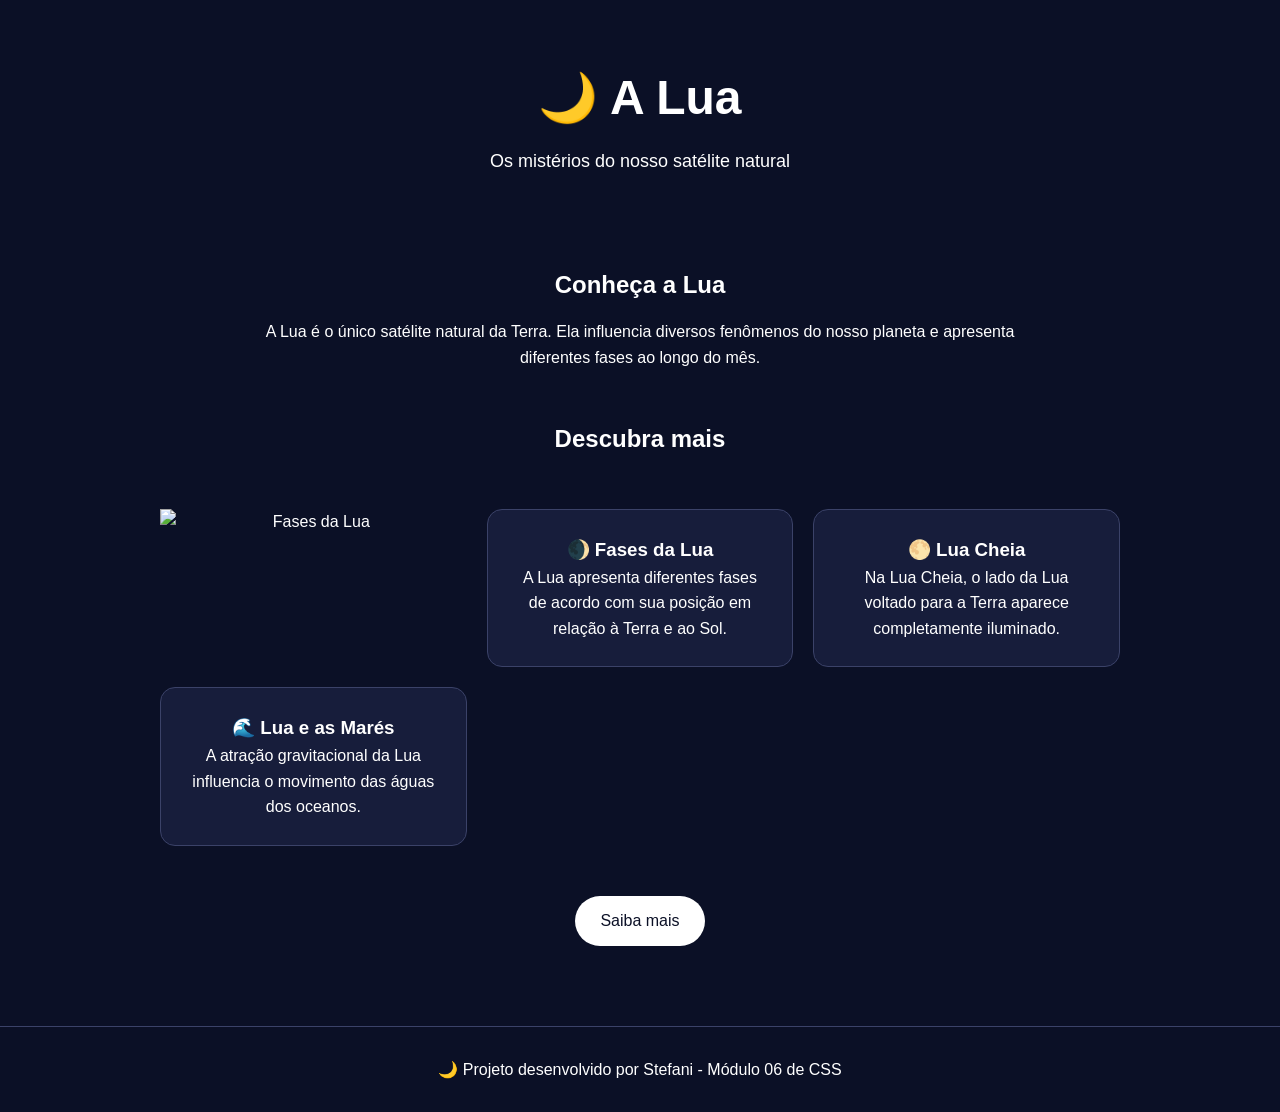
==== Módulo_06/index.html @ eb89361a "update" ====
<!DOCTYPE html>
<html lang="pt-BR">

<head>
    <meta charset="UTF-8">

    <meta name="viewport" content="width=device-width, initial-scale=1.0">

    <title>A Lua</title>

    <link rel="stylesheet" href="style.css">
</head>

<body>

    <!-- CABEÇALHO -->
    <header>
        <h1>🌙 A Lua</h1>
        <p>Os mistérios do nosso satélite natural</p>
    </header>


    <!-- INTRODUÇÃO -->
    <section class="introducao">

        <h2 id="titulo-destaque">Conheça a Lua</h2>

        <p>
            A Lua é o único satélite natural da Terra.
            Ela influencia diversos fenômenos do nosso planeta
            e apresenta diferentes fases ao longo do mês.
        </p>

    </section>


    <!-- CONTEÚDO -->
    <main>

        <h2>Descubra mais</h2>


        <!-- CARDS -->
        <section class="cards">
            <img src="imagens/fases-da-lua.png" alt="Fases da Lua">

            <article class="card">

                <h3>🌒 Fases da Lua</h3>

                <p>
                    A Lua apresenta diferentes fases de acordo
                    com sua posição em relação à Terra e ao Sol.
                </p>

            </article>


            <article class="card">

                <h3>🌕 Lua Cheia</h3>

                <p>
                    Na Lua Cheia, o lado da Lua voltado para a
                    Terra aparece completamente iluminado.
                </p>

            </article>


            <article class="card">

                <h3>🌊 Lua e as Marés</h3>

                <p>
                    A atração gravitacional da Lua influencia
                    o movimento das águas dos oceanos.
                </p>

            </article>

        </section>


        <!-- BOTÃO -->
        <div class="botao-container">

            <a href="#" class="botao">
                Saiba mais
            </a>

        </div>

    </main>


    <!-- RODAPÉ -->
    <footer>

        <p>
            🌙 Projeto desenvolvido por Stefani - Módulo 06 de CSS
        </p>

    </footer>

</body>

</html>
---- Módulo_06/style.css ----
/* RESET */
* {
    margin: 0;
    padding: 0;
    box-sizing: border-box;
}


/* CONFIGURAÇÕES GERAIS */
body {
    font-family: Arial, sans-serif;

    background-color: #0b1026;

    color: white;

    line-height: 1.6;
}


/* CABEÇALHO */
header {
    display: flex;

    flex-direction: column;

    align-items: center;

    justify-content: center;

    text-align: center;

    padding: 60px 20px;
}


header h1 {
    font-size: 48px;

    margin-bottom: 10px;
}


header p {
    font-size: 18px;
}


/* INTRODUÇÃO */
.introducao {
    max-width: 800px;

    margin: 0 auto;

    padding: 30px 20px;

    text-align: center;
}


#titulo-destaque {
    margin-bottom: 15px;
}


/* CONTEÚDO */
main {
    text-align: center;

    padding: 20px;
}


/* GRID DOS CARDS */
.cards {
    display: grid;

    grid-template-columns: repeat(3, 1fr);

    gap: 20px;

    max-width: 1000px;

    margin: 30px auto;

    padding: 20px;
}


/* CARD */
.card {
    background-color: #171d3b;

    padding: 25px;

    border: 1px solid #3b4268;

    border-radius: 15px;

    transition: transform 0.3s ease;
}


/* EFEITO DO CARD */
.card:hover {
    transform: translateY(-5px);
}


/* BOTÃO */
.botao-container {
    text-align: center;

    margin: 30px 0;
}


.botao {
    display: inline-block;

    padding: 12px 25px;

    background-color: white;

    color: #0b1026;

    text-decoration: none;

    border-radius: 25px;

    transition: transform 0.3s ease;
}


/* EFEITO DO BOTÃO */
.botao:hover {
    transform: scale(1.05);
}


/* RODAPÉ */
footer {
    text-align: center;

    padding: 30px 20px;

    margin-top: 30px;

    border-top: 1px solid #3b4268;
}


/* ========================= */
/* TABLET */
/* ========================= */

@media (min-width: 769px) and (max-width: 1023px) {

    .cards {
        grid-template-columns: repeat(2, 1fr);
    }

}


/* ========================= */
/* CELULAR */
/* ========================= */

@media (max-width: 768px) {

    header h1 {
        font-size: 36px;
    }

    header p {
        font-size: 16px;
    }

    .cards {
        grid-template-columns: 1fr;
    }

}
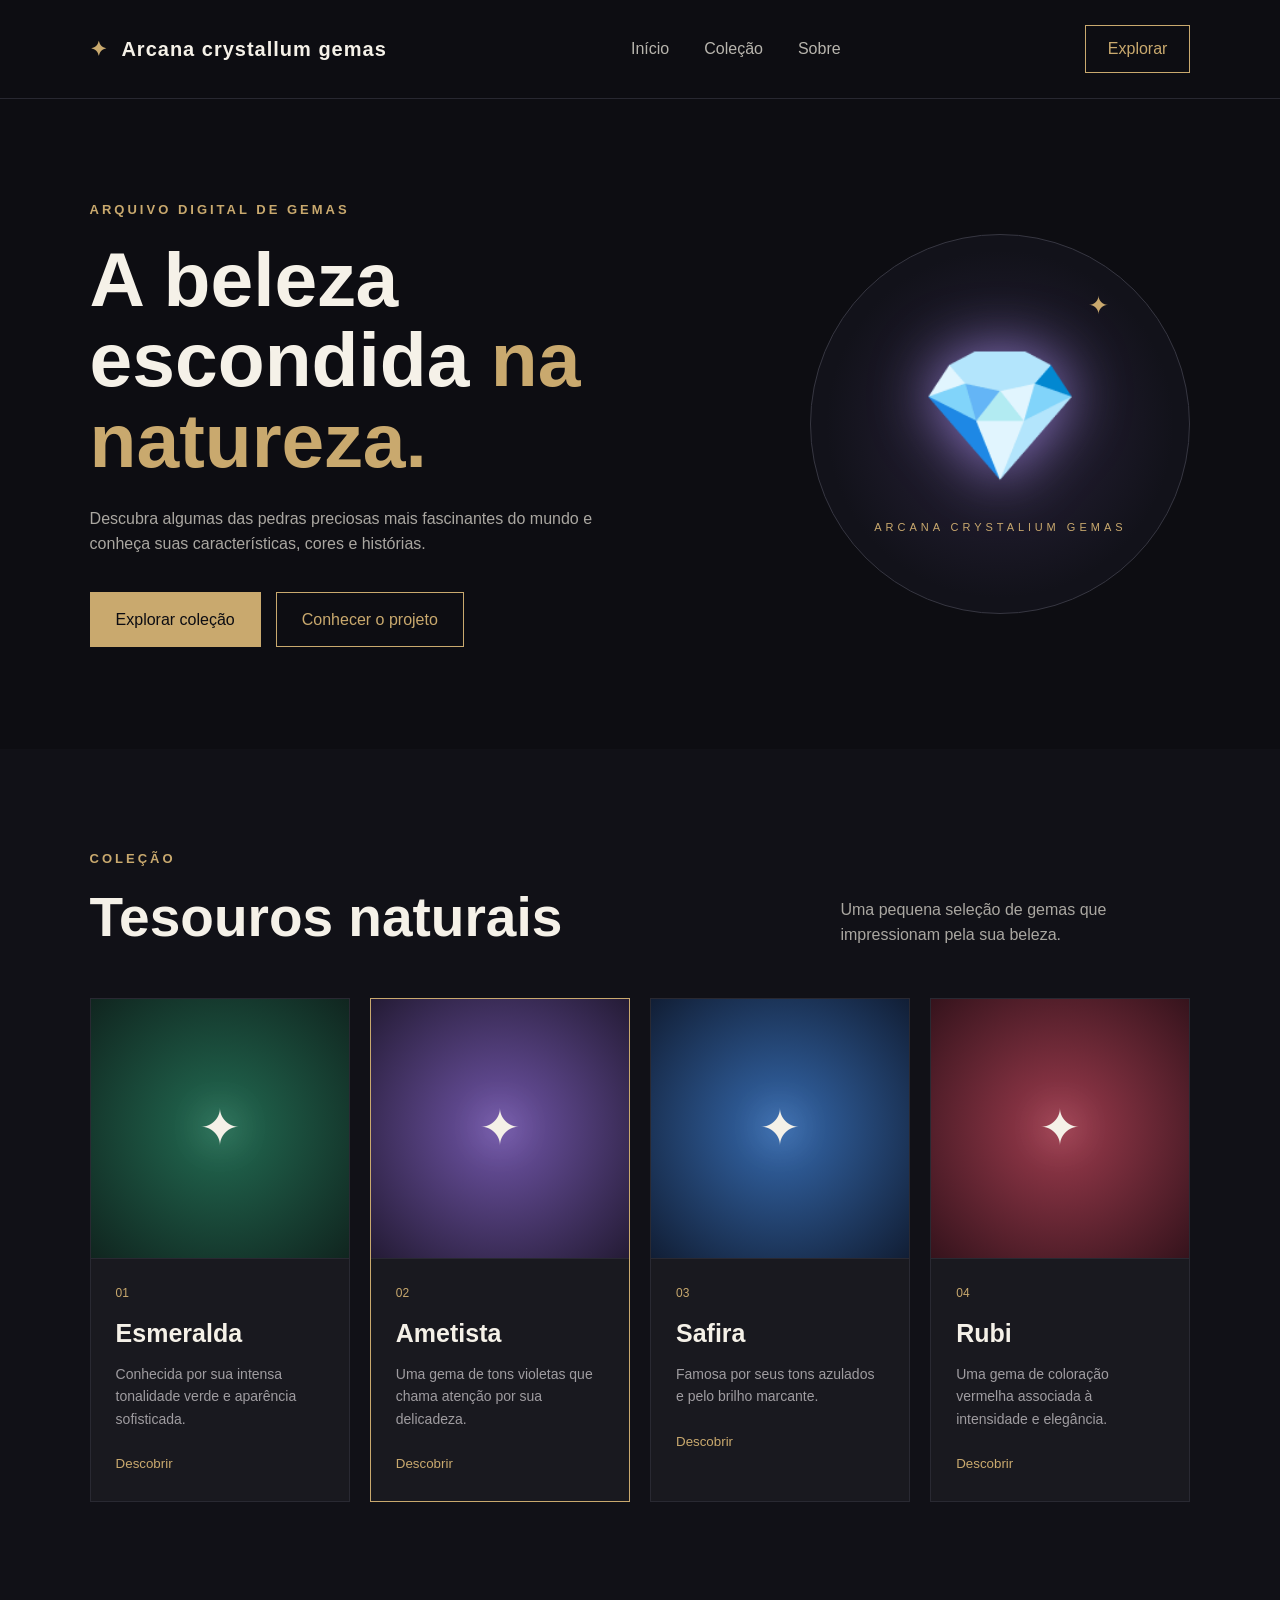
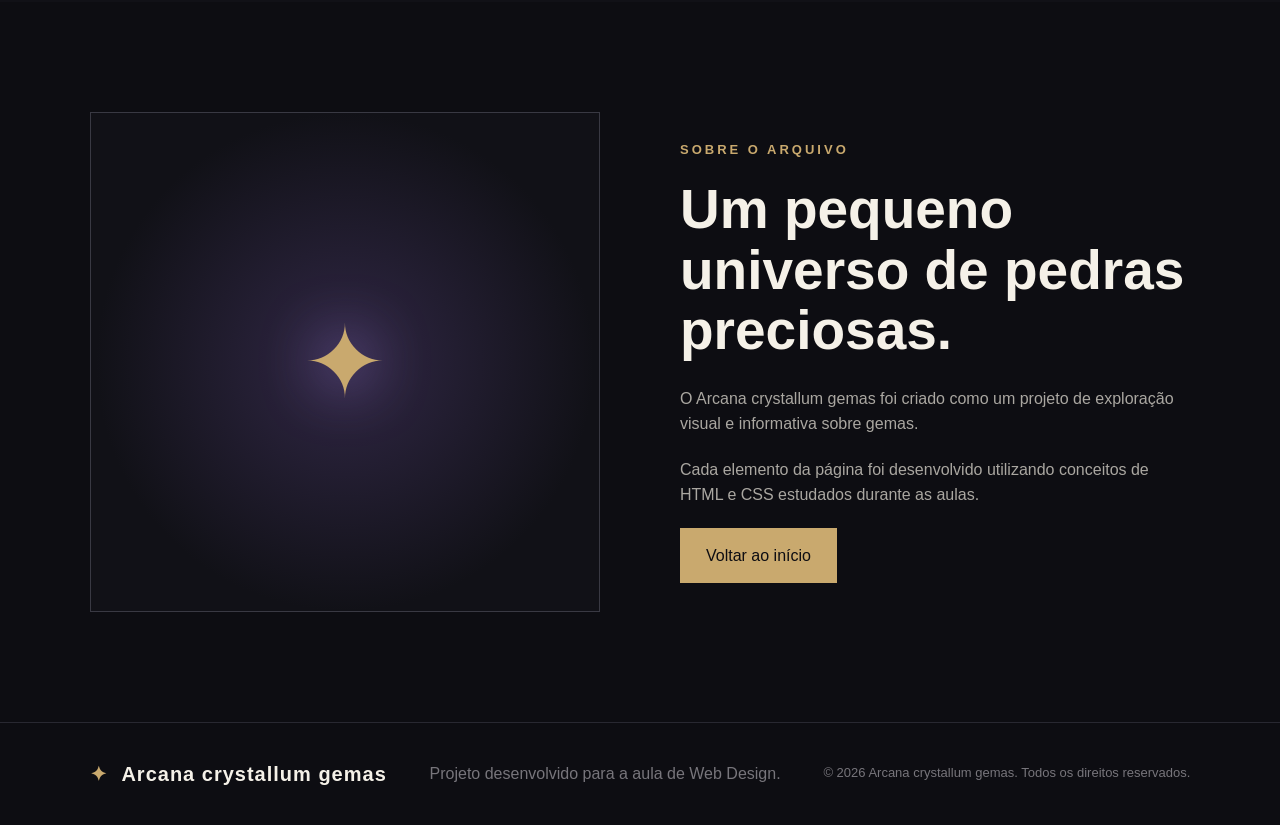
==== commit 9843bef6: "Update EAD =]" ====
--- a/Módulo_06/index.html
+++ b/Módulo_06/index.html
@@ -3,102 +3,271 @@
 
 <head>
     <meta charset="UTF-8">
-
     <meta name="viewport" content="width=device-width, initial-scale=1.0">
 
-    <title>A Lua</title>
-
-    <link rel="stylesheet" href="style.css">
+    <title> Arcana crystallum gemas</title>
+
+    <link rel="stylesheet" href="estilo.css">
 </head>
 
 <body>
 
-    <!-- CABEÇALHO -->
-    <header>
-        <h1>🌙 A Lua</h1>
-        <p>Os mistérios do nosso satélite natural</p>
+    <header id="inicio">
+
+        <nav class="navbar">
+
+            <div class="logo">
+                <span>✦</span>
+                Arcana crystallum gemas
+            </div>
+
+            <ul class="menu">
+                <li><a href="#inicio">Início</a></li>
+                <li><a href="#colecao">Coleção</a></li>
+                <li><a href="#sobre">Sobre</a></li>
+            </ul>
+
+            <a href="#colecao" class="botao-nav">
+                Explorar
+            </a>
+
+        </nav>
+
+        <section class="hero">
+
+            <div class="hero-texto">
+
+                <p class="subtitulo">
+                    ARQUIVO DIGITAL DE GEMAS
+                </p>
+
+                <h1>
+                    A beleza escondida
+                    <span>na natureza.</span>
+                </h1>
+
+                <p class="descricao">
+                    Descubra algumas das pedras preciosas mais fascinantes
+                    do mundo e conheça suas características, cores e histórias.
+                </p>
+
+                <div class="botoes">
+
+                    <a href="#colecao" class="botao-principal">
+                        Explorar coleção
+                    </a>
+
+                    <a href="#sobre" class="botao-secundario">
+                        Conhecer o projeto
+                    </a>
+
+                </div>
+
+            </div>
+
+            <div class="hero-gema">
+
+                <div class="brilho">✦</div>
+
+                <div class="gema">
+                    💎
+                </div>
+
+                <p>ARCANA CRYSTALlUM GEMAS</p>
+
+            </div>
+
+        </section>
+
     </header>
 
 
-    <!-- INTRODUÇÃO -->
-    <section class="introducao">
-
-        <h2 id="titulo-destaque">Conheça a Lua</h2>
+    <main>
+
+        <section id="colecao" class="colecao">
+
+            <div class="titulo-secao">
+
+                <div>
+                    <p class="subtitulo">
+                        COLEÇÃO
+                    </p>
+
+                    <h2>
+                        Tesouros naturais
+                    </h2>
+                </div>
+
+                <p>
+                    Uma pequena seleção de gemas
+                    que impressionam pela sua beleza.
+                </p>
+
+            </div>
+
+
+            <div class="grid-gemas">
+
+                <article class="card-gema">
+
+                    <div class="imagem-gema esmeralda">
+                        <span>✦</span>
+                    </div>
+
+                    <div class="conteudo-card">
+
+                        <p class="numero">01</p>
+
+                        <h3>Esmeralda</h3>
+
+                        <p>
+                            Conhecida por sua intensa tonalidade
+                            verde e aparência sofisticada.
+                        </p>
+
+                        <button>
+                            Descobrir
+                        </button>
+
+                    </div>
+
+                </article>
+
+
+                <article class="card-gema destaque">
+
+                    <div class="imagem-gema ametista">
+                        <span>✦</span>
+                    </div>
+
+                    <div class="conteudo-card">
+
+                        <p class="numero">02</p>
+
+                        <h3>Ametista</h3>
+
+                        <p>
+                            Uma gema de tons violetas que
+                            chama atenção por sua delicadeza.
+                        </p>
+
+                        <button>
+                            Descobrir
+                        </button>
+
+                    </div>
+
+                </article>
+
+
+                <article class="card-gema">
+
+                    <div class="imagem-gema safira">
+                        <span>✦</span>
+                    </div>
+
+                    <div class="conteudo-card">
+
+                        <p class="numero">03</p>
+
+                        <h3>Safira</h3>
+
+                        <p>
+                            Famosa por seus tons azulados
+                            e pelo brilho marcante.
+                        </p>
+
+                        <button>
+                            Descobrir
+                        </button>
+
+                    </div>
+
+                </article>
+
+
+                <article class="card-gema">
+
+                    <div class="imagem-gema rubi">
+                        <span>✦</span>
+                    </div>
+
+                    <div class="conteudo-card">
+
+                        <p class="numero">04</p>
+
+                        <h3>Rubi</h3>
+
+                        <p>
+                            Uma gema de coloração vermelha
+                            associada à intensidade e elegância.
+                        </p>
+
+                        <button>
+                            Descobrir
+                        </button>
+
+                    </div>
+
+                </article>
+
+            </div>
+
+        </section>
+
+
+        <section id="sobre" class="sobre">
+
+            <div class="sobre-imagem">
+                <div class="simbolo">✦</div>
+            </div>
+
+            <div class="sobre-texto">
+
+                <p class="subtitulo">
+                    SOBRE O ARQUIVO
+                </p>
+
+                <h2>
+                    Um pequeno universo
+                    de pedras preciosas.
+                </h2>
+
+                <p>
+                    O Arcana crystallum gemas foi criado como um projeto
+                    de exploração visual e informativa sobre gemas.
+                </p>
+
+                <p>
+                    Cada elemento da página foi desenvolvido
+                    utilizando conceitos de HTML e CSS estudados
+                    durante as aulas.
+                </p>
+
+                <a href="#inicio" class="botao-principal">
+                    Voltar ao início
+                </a>
+
+            </div>
+
+        </section>
+
+    </main>
+
+
+    <footer>
+
+        <div class="logo">
+            <span>✦</span>
+            Arcana crystallum gemas
+        </div>
 
         <p>
-            A Lua é o único satélite natural da Terra.
-            Ela influencia diversos fenômenos do nosso planeta
-            e apresenta diferentes fases ao longo do mês.
+            Projeto desenvolvido para a aula de Web Design.
         </p>
 
-    </section>
-
-
-    <!-- CONTEÚDO -->
-    <main>
-
-        <h2>Descubra mais</h2>
-
-
-        <!-- CARDS -->
-        <section class="cards">
-            <img src="imagens/fases-da-lua.png" alt="Fases da Lua">
-
-            <article class="card">
-
-                <h3>🌒 Fases da Lua</h3>
-
-                <p>
-                    A Lua apresenta diferentes fases de acordo
-                    com sua posição em relação à Terra e ao Sol.
-                </p>
-
-            </article>
-
-
-            <article class="card">
-
-                <h3>🌕 Lua Cheia</h3>
-
-                <p>
-                    Na Lua Cheia, o lado da Lua voltado para a
-                    Terra aparece completamente iluminado.
-                </p>
-
-            </article>
-
-
-            <article class="card">
-
-                <h3>🌊 Lua e as Marés</h3>
-
-                <p>
-                    A atração gravitacional da Lua influencia
-                    o movimento das águas dos oceanos.
-                </p>
-
-            </article>
-
-        </section>
-
-
-        <!-- BOTÃO -->
-        <div class="botao-container">
-
-            <a href="#" class="botao">
-                Saiba mais
-            </a>
-
-        </div>
-
-    </main>
-
-
-    <!-- RODAPÉ -->
-    <footer>
-
-        <p>
-            🌙 Projeto desenvolvido por Stefani - Módulo 06 de CSS
+        <p class="copyright">
+            © 2026 Arcana crystallum gemas. Todos os direitos reservados.
         </p>
 
     </footer>
--- a/Módulo_06/estilo.css
+++ b/Módulo_06/estilo.css
@@ -0,0 +1,645 @@
+/* =========================================
+   CONFIGURAÇÕES GERAIS
+========================================= */
+
+* {
+    margin: 0;
+    padding: 0;
+    box-sizing: border-box;
+}
+
+html {
+    scroll-behavior: smooth;
+}
+
+body {
+    font-family: Arial, Helvetica, sans-serif;
+    background-color: #0d0d12;
+    color: #f5f1e8;
+    line-height: 1.6;
+}
+
+a {
+    text-decoration: none;
+    color: inherit;
+}
+
+button {
+    font-family: inherit;
+}
+
+
+/* =========================================
+   NAVBAR
+========================================= */
+
+.navbar {
+    width: 100%;
+    padding: 25px 7%;
+
+    display: flex;
+    align-items: center;
+    justify-content: space-between;
+
+    border-bottom: 1px solid #282831;
+}
+
+.logo {
+    font-size: 20px;
+    font-weight: bold;
+    letter-spacing: 1px;
+}
+
+.logo span {
+    color: #c9a96e;
+    margin-right: 8px;
+}
+
+.menu {
+    list-style: none;
+
+    display: flex;
+    gap: 35px;
+}
+
+.menu a {
+    color: #b8b5ae;
+    transition: 0.3s;
+}
+
+.menu a:hover {
+    color: #c9a96e;
+}
+
+.botao-nav {
+    border: 1px solid #c9a96e;
+    padding: 10px 22px;
+
+    color: #c9a96e;
+
+    transition: 0.3s;
+}
+
+.botao-nav:hover {
+    background-color: #c9a96e;
+    color: #0d0d12;
+}
+
+
+/* =========================================
+   HERO
+========================================= */
+
+.hero {
+    min-height: 650px;
+    padding: 80px 7%;
+
+    display: flex;
+    align-items: center;
+    justify-content: space-between;
+    gap: 60px;
+}
+
+.hero-texto {
+    max-width: 650px;
+}
+
+.subtitulo {
+    color: #c9a96e;
+    font-size: 13px;
+    font-weight: bold;
+    letter-spacing: 3px;
+    margin-bottom: 18px;
+}
+
+.hero h1 {
+    font-size: clamp(45px, 6vw, 82px);
+    line-height: 1.05;
+    margin-bottom: 25px;
+}
+
+.hero h1 span {
+    color: #c9a96e;
+}
+
+.descricao {
+    color: #aaa7a1;
+    max-width: 540px;
+    margin-bottom: 35px;
+}
+
+.botoes {
+    display: flex;
+    gap: 15px;
+    flex-wrap: wrap;
+}
+
+.botao-principal,
+.botao-secundario {
+    display: inline-block;
+    padding: 14px 25px;
+
+    border: 1px solid #c9a96e;
+
+    transition: 0.3s;
+}
+
+.botao-principal {
+    background-color: #c9a96e;
+    color: #0d0d12;
+}
+
+.botao-principal:hover {
+    transform: translateY(-4px);
+    background-color: #e0c38a;
+}
+
+.botao-secundario {
+    color: #c9a96e;
+}
+
+.botao-secundario:hover {
+    background-color: #c9a96e;
+    color: #0d0d12;
+}
+
+
+/* =========================================
+   GEMA DO HERO
+========================================= */
+
+.hero-gema {
+    width: 380px;
+    height: 380px;
+
+    border: 1px solid #363641;
+    border-radius: 50%;
+
+    display: flex;
+    flex-direction: column;
+    align-items: center;
+    justify-content: center;
+
+    position: relative;
+
+    background: radial-gradient(
+        circle,
+        #29233b,
+        #12121a 65%
+    );
+}
+
+.hero-gema .gema {
+    font-size: 130px;
+
+    filter: drop-shadow(
+        0 0 30px #8f78c9
+    );
+}
+
+.hero-gema p {
+    color: #c9a96e;
+    letter-spacing: 4px;
+    font-size: 11px;
+}
+
+.brilho {
+    position: absolute;
+    top: 50px;
+    right: 80px;
+
+    color: #c9a96e;
+    font-size: 25px;
+}
+
+
+/* =========================================
+   COLEÇÃO
+========================================= */
+
+.colecao {
+    padding: 100px 7%;
+    background-color: #111117;
+}
+
+.titulo-secao {
+    display: flex;
+    justify-content: space-between;
+    align-items: end;
+
+    margin-bottom: 50px;
+}
+
+.titulo-secao h2,
+.sobre h2 {
+    font-size: clamp(32px, 5vw, 55px);
+    line-height: 1.1;
+}
+
+.titulo-secao > p {
+    max-width: 350px;
+    color: #aaa7a1;
+}
+
+
+/* =========================================
+   GRID
+========================================= */
+
+.grid-gemas {
+    display: grid;
+
+    grid-template-columns:
+        repeat(4, 1fr);
+
+    gap: 20px;
+}
+
+.card-gema {
+    background-color: #19191f;
+
+    border: 1px solid #292932;
+
+    overflow: hidden;
+
+    transition: 0.3s;
+}
+
+.card-gema:hover {
+    transform: translateY(-8px);
+    border-color: #c9a96e;
+}
+
+.card-gema.destaque {
+    border-color: #c9a96e;
+}
+
+
+/* =========================================
+   IMAGENS DAS GEMAS
+========================================= */
+
+.imagem-gema {
+    height: 260px;
+
+    display: flex;
+    align-items: center;
+    justify-content: center;
+
+    font-size: 50px;
+
+    border-bottom: 1px solid #292932;
+}
+
+.imagem-gema span {
+    filter: drop-shadow(
+        0 0 20px rgba(255, 255, 255, 0.5)
+    );
+}
+
+.esmeralda {
+    background:
+        radial-gradient(
+            circle,
+            #226b52,
+            #10251f
+        );
+}
+
+.ametista {
+    background:
+        radial-gradient(
+            circle,
+            #7055a8,
+            #241b35
+        );
+}
+
+.safira {
+    background:
+        radial-gradient(
+            circle,
+            #3569ad,
+            #111e35
+        );
+}
+
+.rubi {
+    background:
+        radial-gradient(
+            circle,
+            #9c3b4d,
+            #35131c
+        );
+}
+
+
+/* =========================================
+   CONTEÚDO DOS CARDS
+========================================= */
+
+.conteudo-card {
+    padding: 25px;
+}
+
+.numero {
+    color: #c9a96e;
+    font-size: 12px;
+    margin-bottom: 10px;
+}
+
+.conteudo-card h3 {
+    font-size: 25px;
+    margin-bottom: 10px;
+}
+
+.conteudo-card > p:not(.numero) {
+    color: #9f9ca0;
+    font-size: 14px;
+
+    margin-bottom: 20px;
+}
+
+.conteudo-card button {
+    background: none;
+    border: none;
+
+    color: #c9a96e;
+
+    cursor: pointer;
+
+    transition: 0.3s;
+}
+
+.conteudo-card button:hover {
+    letter-spacing: 1px;
+}
+
+
+/* =========================================
+   SOBRE
+========================================= */
+
+.sobre {
+    padding: 110px 7%;
+
+    display: grid;
+
+    grid-template-columns:
+        1fr 1fr;
+
+    gap: 80px;
+
+    align-items: center;
+}
+
+.sobre-imagem {
+    min-height: 500px;
+
+    border: 1px solid #393943;
+
+    display: flex;
+    align-items: center;
+    justify-content: center;
+
+    background:
+        radial-gradient(
+            circle,
+            #302745,
+            #111117 70%
+        );
+}
+
+.simbolo {
+    font-size: 100px;
+    color: #c9a96e;
+
+    filter: drop-shadow(
+        0 0 30px #8067b2
+    );
+}
+
+.sobre-texto {
+    max-width: 550px;
+}
+
+.sobre-texto h2 {
+    margin-bottom: 25px;
+}
+
+.sobre-texto p:not(.subtitulo) {
+    color: #aaa7a1;
+    margin-bottom: 20px;
+}
+
+
+/* =========================================
+   FOOTER
+========================================= */
+
+footer {
+    padding: 35px 7%;
+
+    border-top: 1px solid #282831;
+
+    display: flex;
+    align-items: center;
+    justify-content: space-between;
+
+    gap: 20px;
+
+    color: #77757b;
+}
+
+footer .logo {
+    color: #f5f1e8;
+}
+
+.copyright {
+    font-size: 13px;
+}
+
+
+/* =========================================
+   TABLET
+========================================= */
+
+@media (max-width: 1000px) {
+
+    .hero {
+        padding-top: 60px;
+        padding-bottom: 60px;
+    }
+
+    .hero-gema {
+        width: 300px;
+        height: 300px;
+    }
+
+    .hero-gema .gema {
+        font-size: 100px;
+    }
+
+    .grid-gemas {
+        grid-template-columns:
+            repeat(2, 1fr);
+    }
+
+    .sobre {
+        gap: 45px;
+    }
+
+}
+
+
+/* =========================================
+   CELULAR
+========================================= */
+
+@media (max-width: 700px) {
+
+    .navbar {
+        padding: 20px 6%;
+
+        flex-wrap: wrap;
+        gap: 20px;
+    }
+
+    .menu {
+        order: 3;
+
+        width: 100%;
+
+        justify-content: center;
+
+        gap: 20px;
+
+        font-size: 14px;
+    }
+
+    .botao-nav {
+        padding: 8px 15px;
+        font-size: 13px;
+    }
+
+
+    /* HERO */
+
+    .hero {
+        min-height: auto;
+
+        padding: 70px 6%;
+
+        flex-direction: column;
+
+        text-align: center;
+    }
+
+    .hero h1 {
+        font-size: 48px;
+    }
+
+    .descricao {
+        margin-left: auto;
+        margin-right: auto;
+    }
+
+    .botoes {
+        justify-content: center;
+    }
+
+    .hero-gema {
+        width: 280px;
+        height: 280px;
+    }
+
+
+    /* COLEÇÃO */
+
+    .colecao {
+        padding: 75px 6%;
+    }
+
+    .titulo-secao {
+        flex-direction: column;
+        align-items: flex-start;
+
+        gap: 20px;
+    }
+
+    .grid-gemas {
+        grid-template-columns: 1fr;
+    }
+
+
+    /* SOBRE */
+
+    .sobre {
+        padding: 75px 6%;
+
+        grid-template-columns: 1fr;
+
+        gap: 40px;
+    }
+
+    .sobre-imagem {
+        min-height: 300px;
+    }
+
+    .sobre-texto {
+        text-align: center;
+    }
+
+    .sobre-texto .botao-principal {
+        margin-top: 10px;
+    }
+
+
+    /* FOOTER */
+
+    footer {
+        flex-direction: column;
+        text-align: center;
+    }
+
+}
+
+
+/* =========================================
+   CELULARES PEQUENOS
+========================================= */
+
+@media (max-width: 400px) {
+
+    .logo {
+        font-size: 16px;
+    }
+
+    .menu {
+        gap: 12px;
+    }
+
+    .hero {
+        padding-top: 50px;
+    }
+
+    .hero h1 {
+        font-size: 40px;
+    }
+
+    .hero-gema {
+        width: 240px;
+        height: 240px;
+    }
+
+    .hero-gema .gema {
+        font-size: 80px;
+    }
+
+    .botao-principal,
+    .botao-secundario {
+        width: 100%;
+        text-align: center;
+    }
+
+}
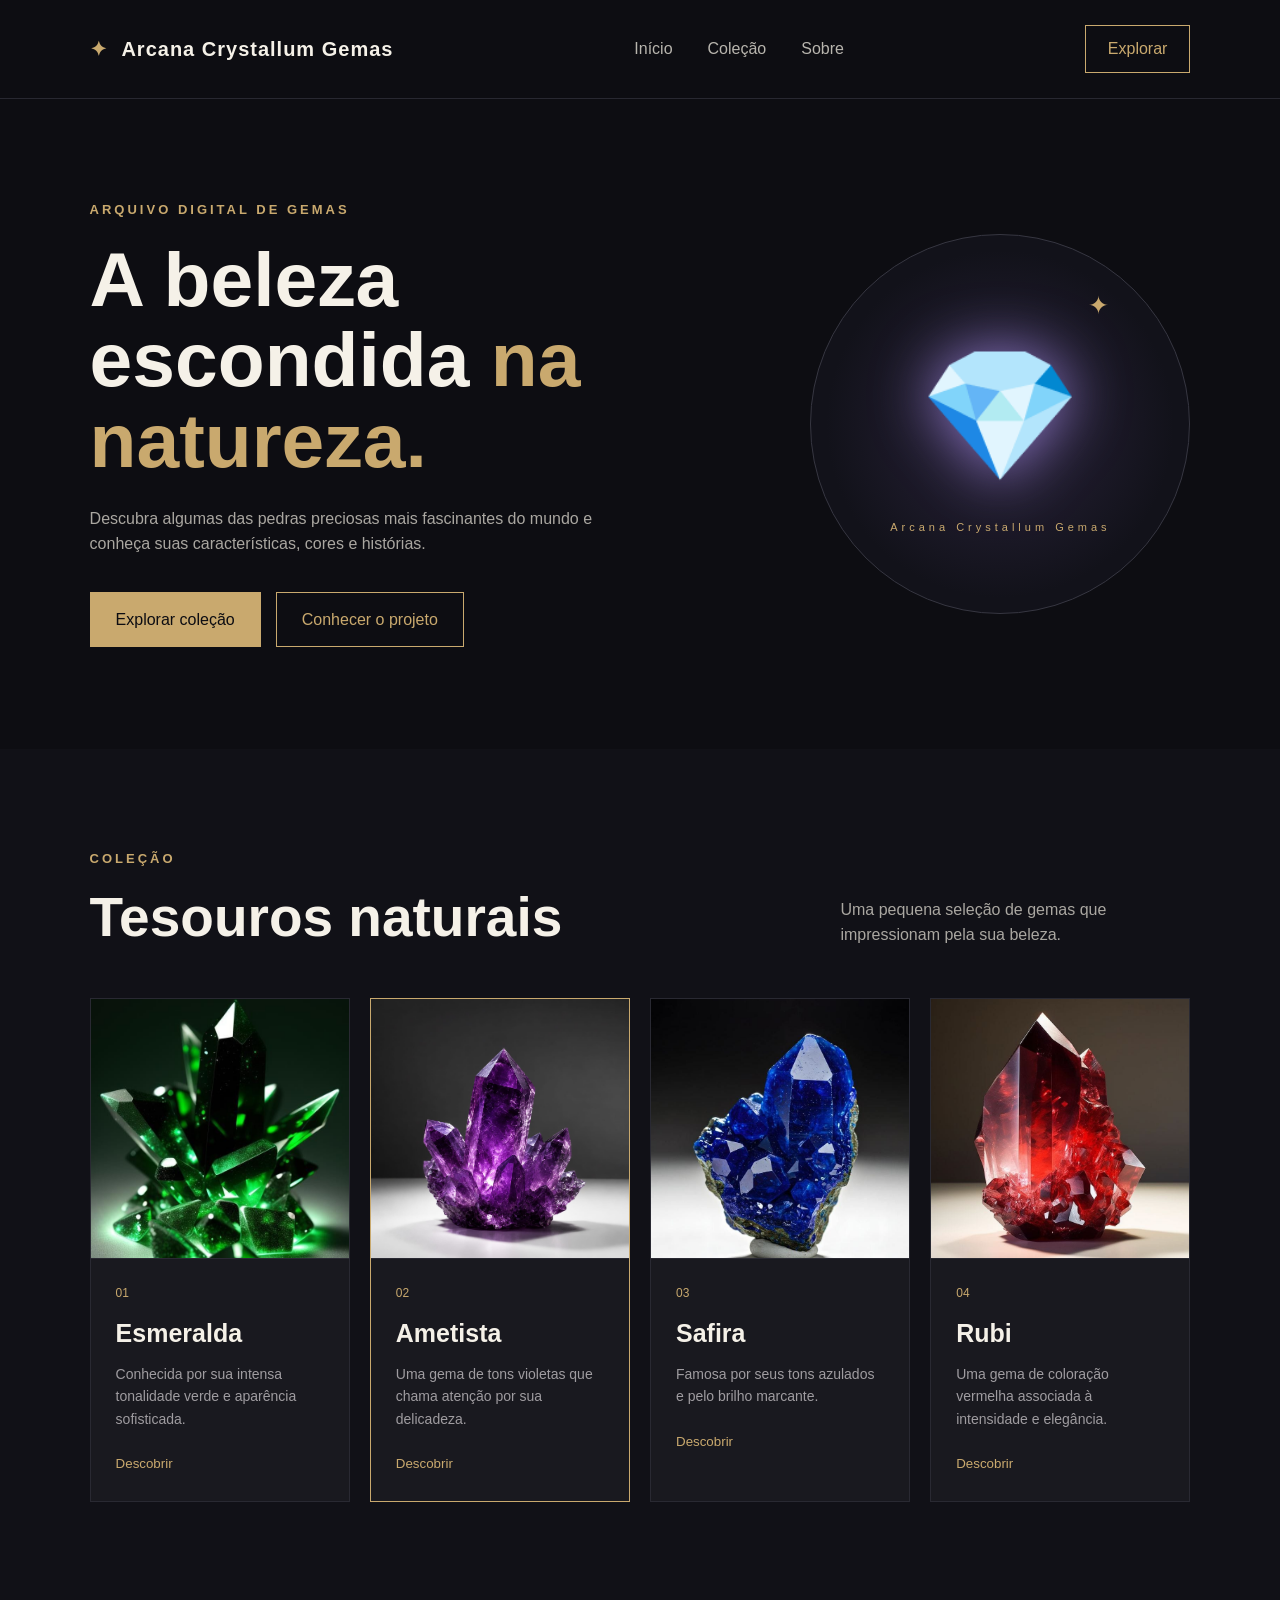
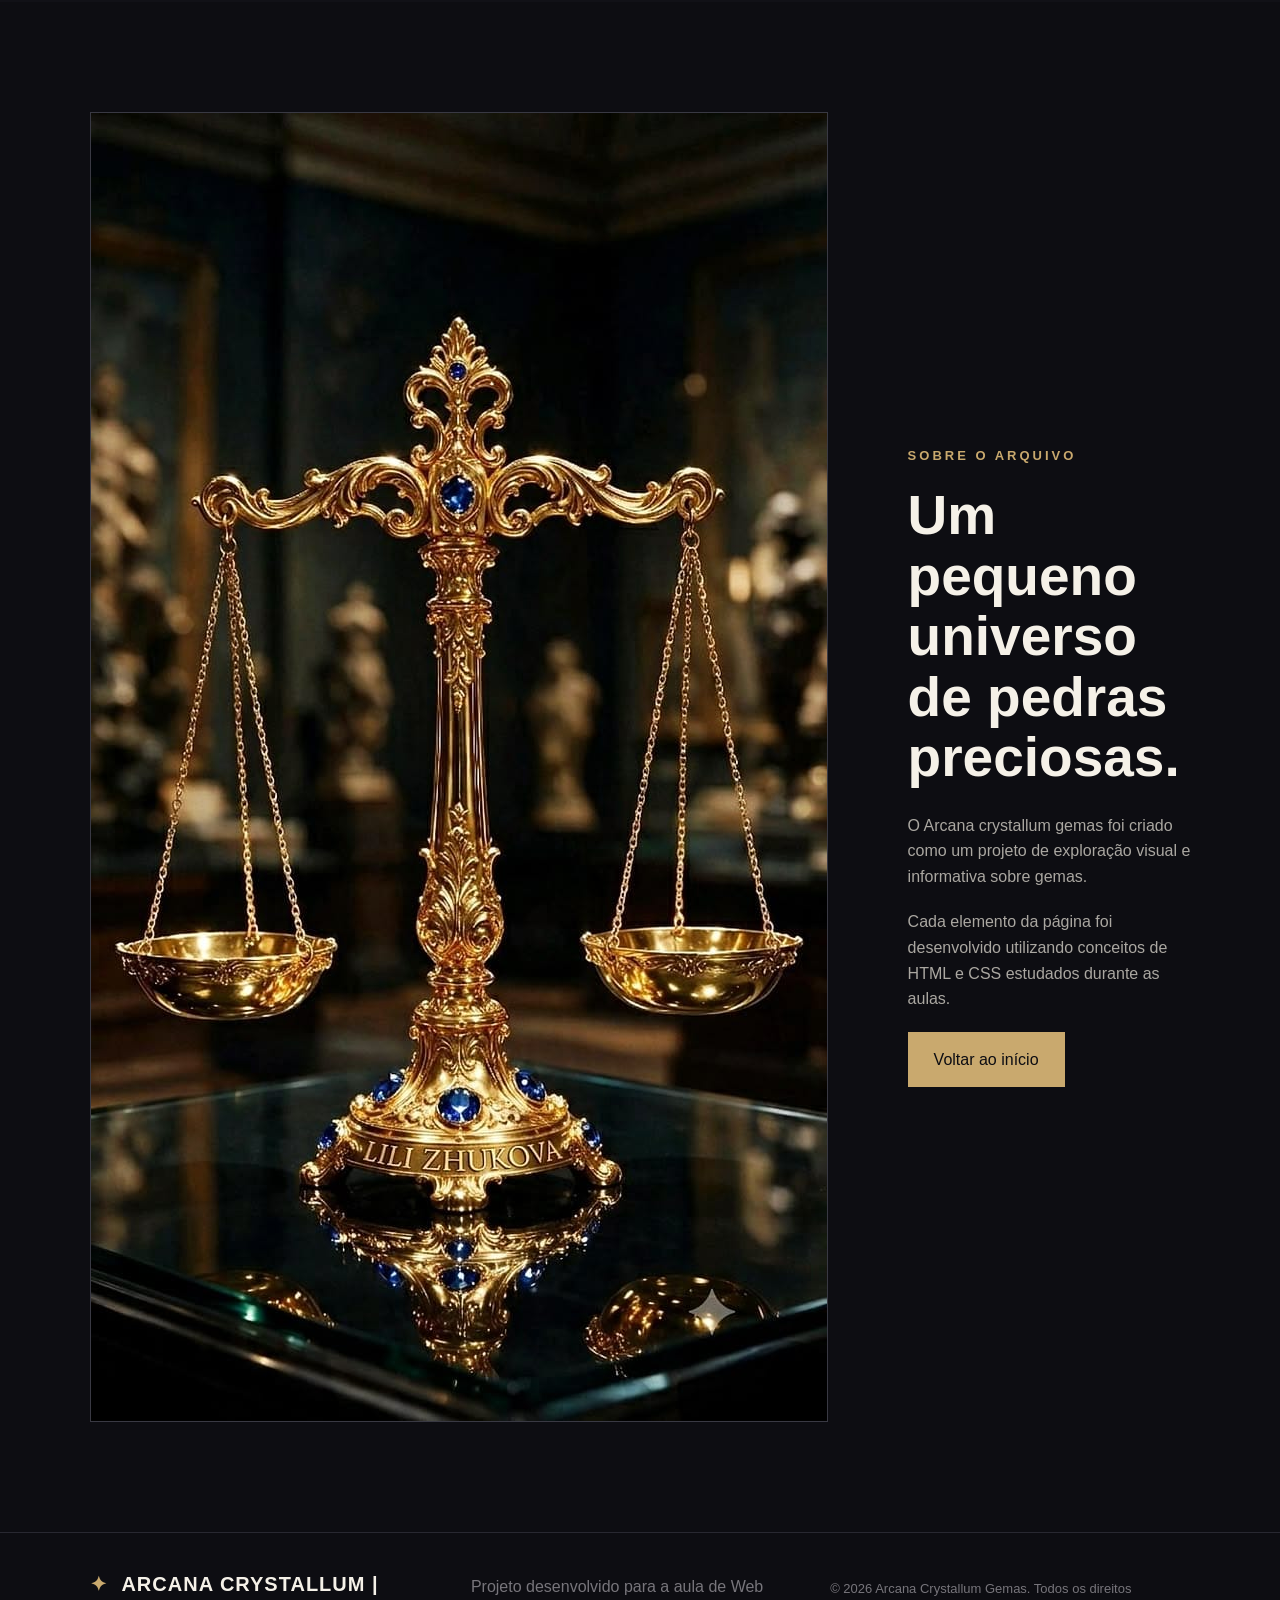
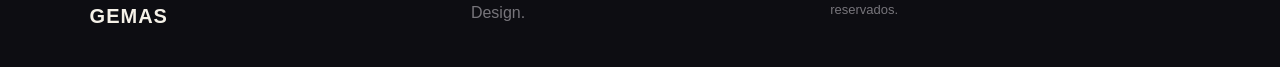
==== commit 4c5051bd: "Reorganize Plataforma" ====
--- a/Módulo_06/index.html
+++ b/Módulo_06/index.html
@@ -5,7 +5,7 @@
     <meta charset="UTF-8">
     <meta name="viewport" content="width=device-width, initial-scale=1.0">
 
-    <title> Arcana crystallum gemas</title>
+    <title> Arcana Crystallum Gemas</title>
 
     <link rel="stylesheet" href="estilo.css">
 </head>
@@ -18,7 +18,7 @@
 
             <div class="logo">
                 <span>✦</span>
-                Arcana crystallum gemas
+                Arcana Crystallum Gemas
             </div>
 
             <ul class="menu">
@@ -73,7 +73,7 @@
                     💎
                 </div>
 
-                <p>ARCANA CRYSTALlUM GEMAS</p>
+                <p>Arcana Crystallum Gemas</p>
 
             </div>
 
@@ -110,10 +110,10 @@
 
                 <article class="card-gema">
 
-                    <div class="imagem-gema esmeralda">
-                        <span>✦</span>
-                    </div>
-
+                    <div class="imagem-gema ESMERALDA">
+                        <img src="imagens/PHOTOESMERALDA.jpeg" alt="Imagem de uma esmeralda">
+                    </div>
+                    
                     <div class="conteudo-card">
 
                         <p class="numero">01</p>
@@ -137,7 +137,7 @@
                 <article class="card-gema destaque">
 
                     <div class="imagem-gema ametista">
-                        <span>✦</span>
+                        <img src="imagens/PHOTOAMETISTA.jpeg" alt="Imagem de uma ametista">
                     </div>
 
                     <div class="conteudo-card">
@@ -163,7 +163,7 @@
                 <article class="card-gema">
 
                     <div class="imagem-gema safira">
-                        <span>✦</span>
+                        <img src="imagens/PHOTOSAFIRA.jpeg" alt="Imagem de uma safira">
                     </div>
 
                     <div class="conteudo-card">
@@ -189,7 +189,7 @@
                 <article class="card-gema">
 
                     <div class="imagem-gema rubi">
-                        <span>✦</span>
+                        <img src="imagens/PHOTORUBI.jpeg" alt="Imagem de um rubi">
                     </div>
 
                     <div class="conteudo-card">
@@ -219,7 +219,7 @@
         <section id="sobre" class="sobre">
 
             <div class="sobre-imagem">
-                <div class="simbolo">✦</div>
+                <img src="imagens/PHOTOARQUIVO.jpeg" alt="Imagem de um arquivo de gemas">
             </div>
 
             <div class="sobre-texto">
@@ -259,7 +259,7 @@
 
         <div class="logo">
             <span>✦</span>
-            Arcana crystallum gemas
+            ARCANA CRYSTALLUM | GEMAS
         </div>
 
         <p>
@@ -267,7 +267,7 @@
         </p>
 
         <p class="copyright">
-            © 2026 Arcana crystallum gemas. Todos os direitos reservados.
+            © 2026 Arcana Crystallum Gemas. Todos os direitos reservados.
         </p>
 
     </footer>
--- a/Módulo_06/estilo.css
+++ b/Módulo_06/estilo.css
@@ -280,22 +280,31 @@
 ========================================= */
 
 .imagem-gema {
+    width: 100%;
     height: 260px;
 
     display: flex;
     align-items: center;
     justify-content: center;
 
-    font-size: 50px;
-
     border-bottom: 1px solid #292932;
-}
-
-.imagem-gema span {
-    filter: drop-shadow(
-        0 0 20px rgba(255, 255, 255, 0.5)
-    );
-}
+
+    overflow: hidden;
+}
+
+.imagem-gema img {
+    width: 100%;
+    height: 100%;
+
+    object-fit: cover;
+
+    display: block;
+}
+
+
+/* =========================================
+   CORES DAS GEMAS
+========================================= */
 
 .esmeralda {
     background:
@@ -571,6 +580,10 @@
         grid-template-columns: 1fr;
     }
 
+    .imagem-gema {
+        height: 260px;
+    }
+
 
     /* SOBRE */
 
@@ -642,4 +655,8 @@
         text-align: center;
     }
 
+    .imagem-gema {
+        height: 230px;
+    }
+
 }
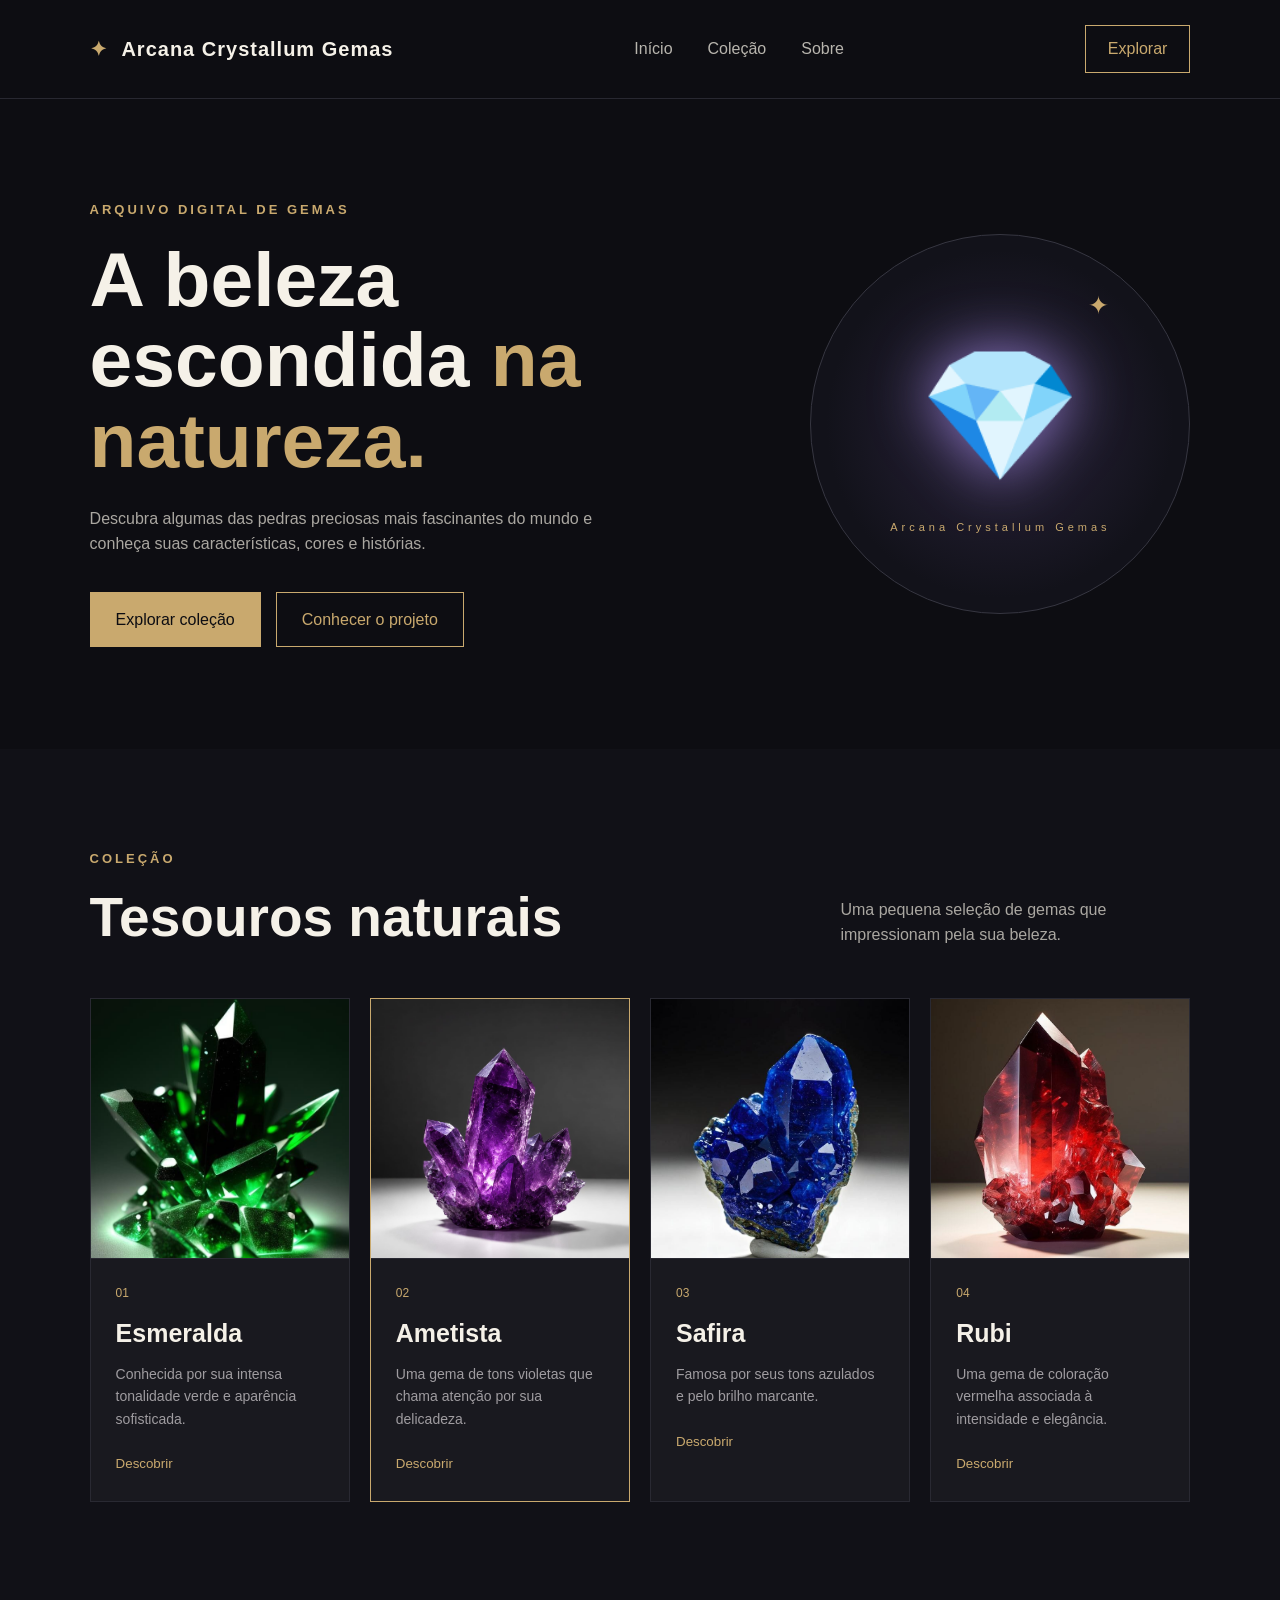
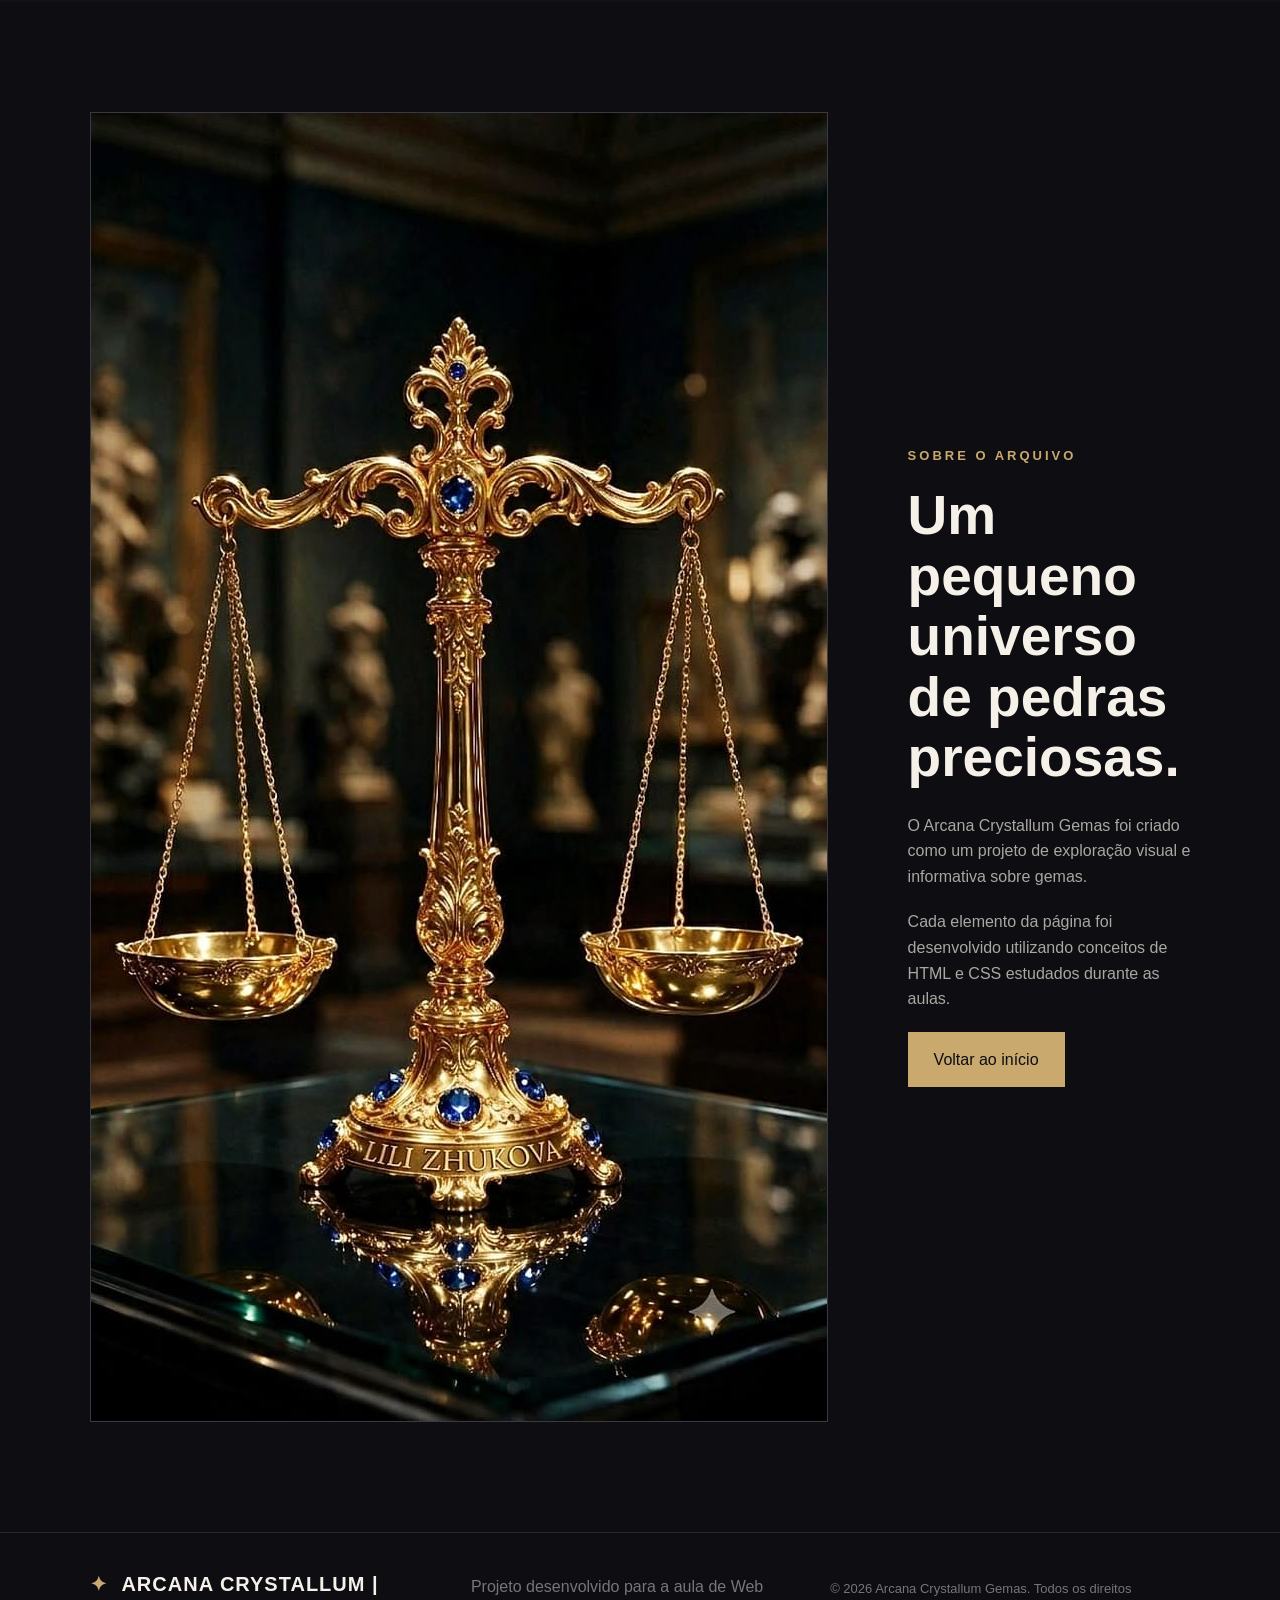
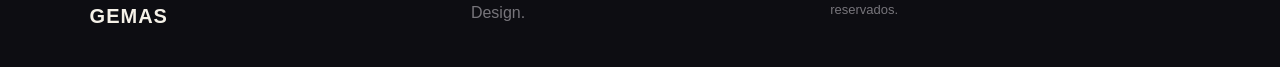
==== commit 34fb757b: "Merge branch 'main' of https://github.com/stestes181-vocacao/Web_design.Portif-lio" ====
--- a/Módulo_06/index.html
+++ b/Módulo_06/index.html
@@ -5,7 +5,7 @@
     <meta charset="UTF-8">
     <meta name="viewport" content="width=device-width, initial-scale=1.0">
 
-    <title> Arcana Crystallum Gemas</title>
+    <title>Arcana Crystallum Gemas</title>
 
     <link rel="stylesheet" href="estilo.css">
 </head>
@@ -110,10 +110,10 @@
 
                 <article class="card-gema">
 
-                    <div class="imagem-gema ESMERALDA">
+                    <div class="imagem-gema esmeralda">
                         <img src="imagens/PHOTOESMERALDA.jpeg" alt="Imagem de uma esmeralda">
                     </div>
-                    
+
                     <div class="conteudo-card">
 
                         <p class="numero">01</p>
@@ -234,7 +234,7 @@
                 </h2>
 
                 <p>
-                    O Arcana crystallum gemas foi criado como um projeto
+                    O Arcana Crystallum Gemas foi criado como um projeto
                     de exploração visual e informativa sobre gemas.
                 </p>
 
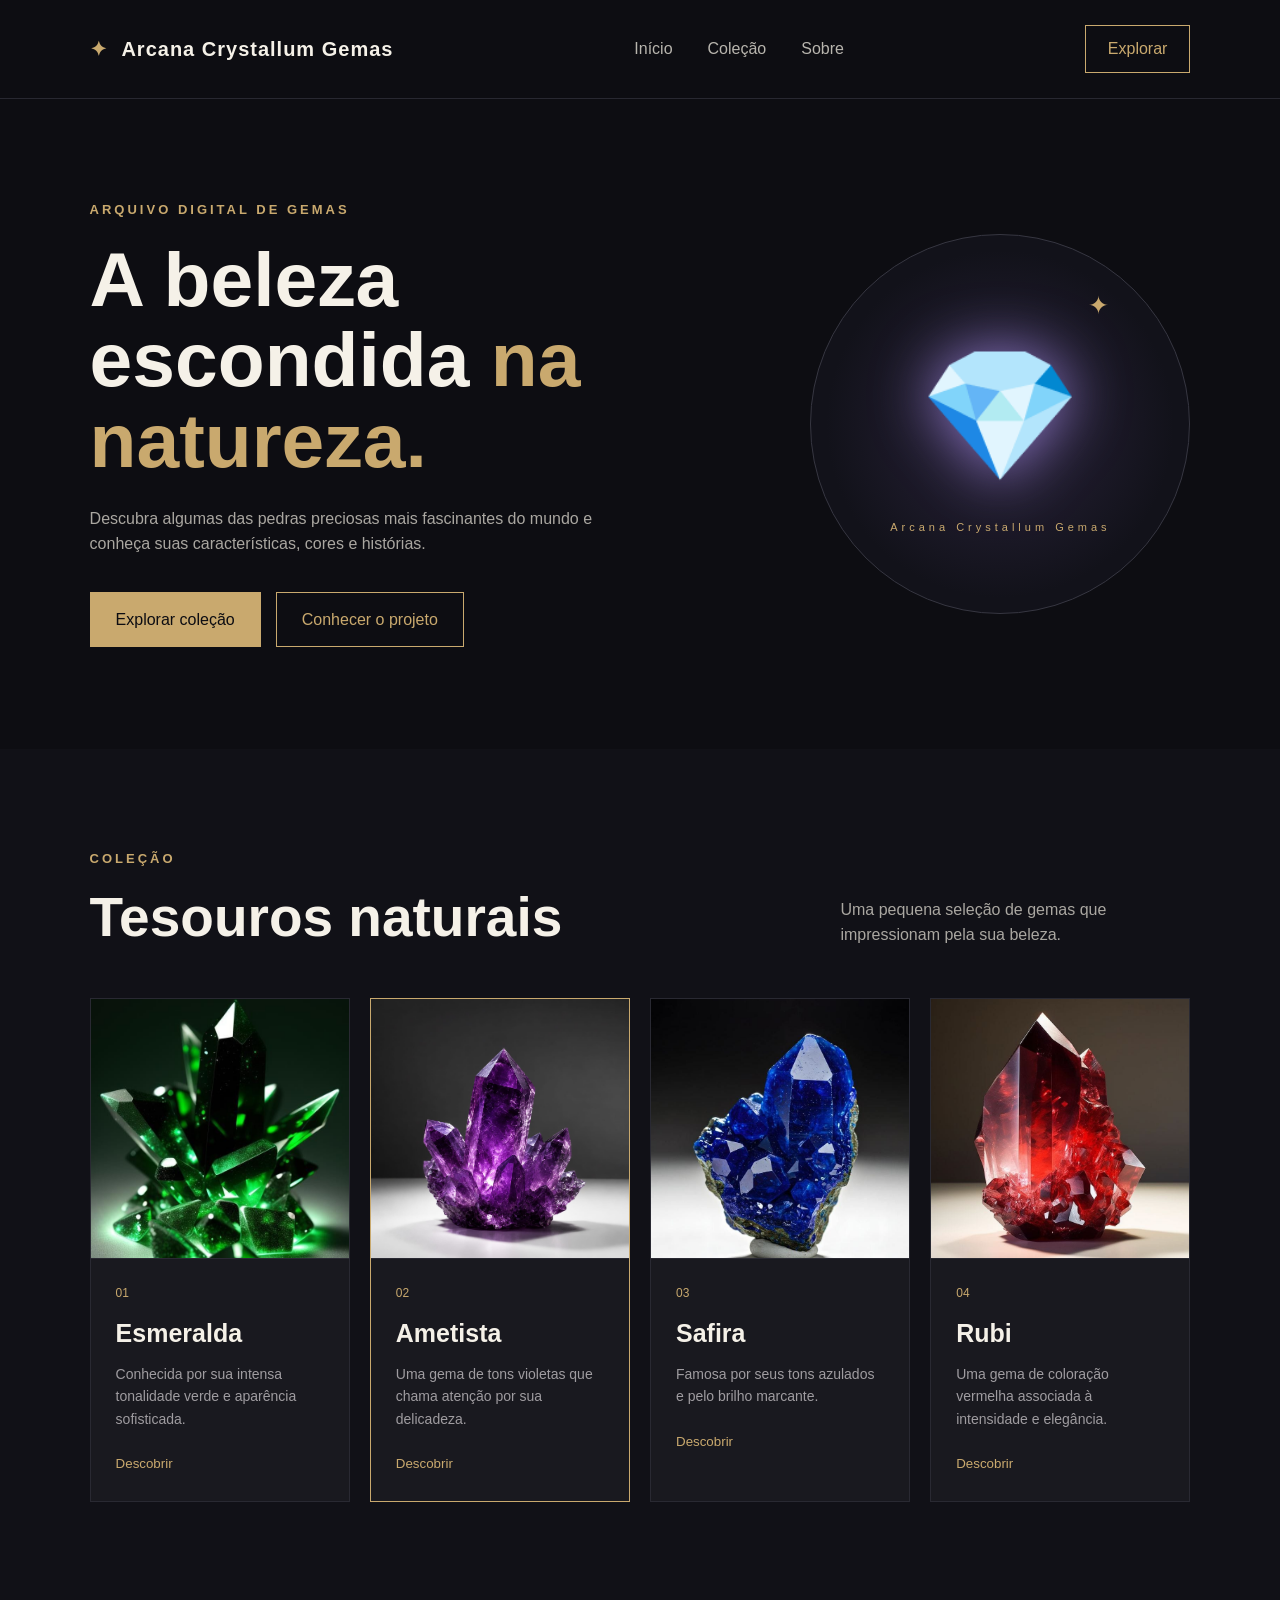
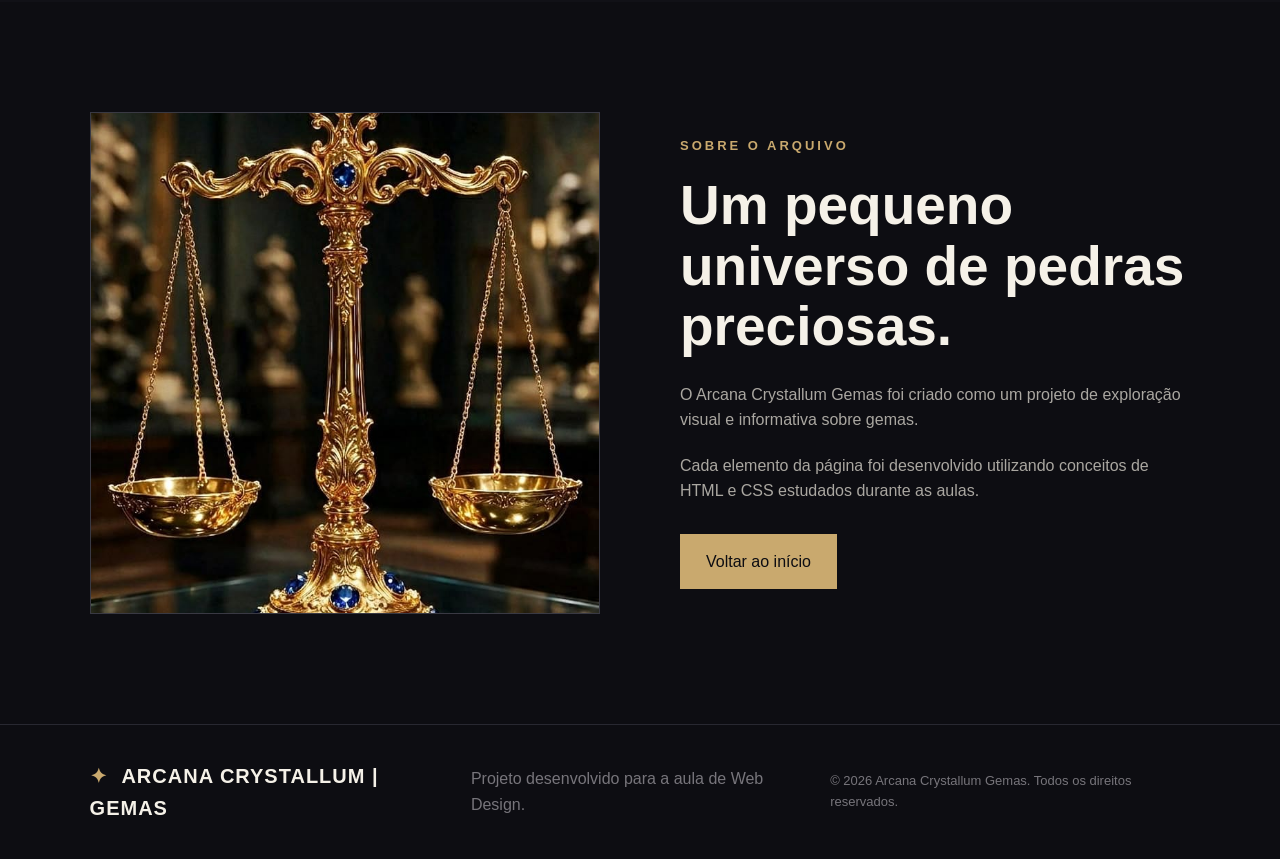
==== commit 3c256d8c: "Up up" ====
--- a/Módulo_06/index.html
+++ b/Módulo_06/index.html
@@ -7,7 +7,7 @@
 
     <title>Arcana Crystallum Gemas</title>
 
-    <link rel="stylesheet" href="estilo.css">
+    <link rel="stylesheet" href="css/estilo.css">
 </head>
 
 <body>
--- a/Módulo_06/css/estilo.css
+++ b/Módulo_06/css/estilo.css
@@ -0,0 +1,684 @@
+/* =========================================
+   CONFIGURAÇÕES GERAIS
+========================================= */
+
+* {
+    margin: 0;
+    padding: 0;
+    box-sizing: border-box;
+}
+
+html {
+    scroll-behavior: smooth;
+}
+
+body {
+    font-family: Arial, Helvetica, sans-serif;
+    background-color: #0d0d12;
+    color: #f5f1e8;
+    line-height: 1.6;
+}
+
+a {
+    text-decoration: none;
+    color: inherit;
+}
+
+button {
+    font-family: inherit;
+    cursor: pointer;
+}
+
+
+/* =========================================
+   NAVBAR
+========================================= */
+
+.navbar {
+    width: 100%;
+    padding: 25px 7%;
+
+    display: flex;
+    align-items: center;
+    justify-content: space-between;
+
+    border-bottom: 1px solid #282831;
+}
+
+.logo {
+    font-size: 20px;
+    font-weight: bold;
+    letter-spacing: 1px;
+}
+
+.logo span {
+    color: #c9a96e;
+    margin-right: 8px;
+}
+
+.menu {
+    list-style: none;
+
+    display: flex;
+    gap: 35px;
+}
+
+.menu a {
+    color: #b8b5ae;
+    transition: 0.3s;
+}
+
+.menu a:hover {
+    color: #c9a96e;
+}
+
+.botao-nav {
+    padding: 10px 22px;
+
+    color: #c9a96e;
+
+    border: 1px solid #c9a96e;
+
+    transition: 0.3s;
+}
+
+.botao-nav:hover {
+    background-color: #c9a96e;
+    color: #0d0d12;
+}
+
+
+/* =========================================
+   HERO
+========================================= */
+
+.hero {
+    min-height: 650px;
+    padding: 80px 7%;
+
+    display: flex;
+    align-items: center;
+    justify-content: space-between;
+
+    gap: 60px;
+}
+
+.hero-texto {
+    max-width: 650px;
+}
+
+.subtitulo {
+    color: #c9a96e;
+
+    font-size: 13px;
+    font-weight: bold;
+    letter-spacing: 3px;
+
+    margin-bottom: 18px;
+}
+
+.hero h1 {
+    font-size: clamp(45px, 6vw, 82px);
+    line-height: 1.05;
+
+    margin-bottom: 25px;
+}
+
+.hero h1 span {
+    color: #c9a96e;
+}
+
+.descricao {
+    max-width: 540px;
+
+    color: #aaa7a1;
+
+    margin-bottom: 35px;
+}
+
+.botoes {
+    display: flex;
+    gap: 15px;
+    flex-wrap: wrap;
+}
+
+.botao-principal,
+.botao-secundario {
+    display: inline-block;
+
+    padding: 14px 25px;
+
+    border: 1px solid #c9a96e;
+
+    transition: 0.3s;
+}
+
+.botao-principal {
+    background-color: #c9a96e;
+    color: #0d0d12;
+}
+
+.botao-principal:hover {
+    background-color: #e0c38a;
+    transform: translateY(-4px);
+}
+
+.botao-secundario {
+    color: #c9a96e;
+}
+
+.botao-secundario:hover {
+    background-color: #c9a96e;
+    color: #0d0d12;
+}
+
+
+/* =========================================
+   GEMA DO HERO
+========================================= */
+
+.hero-gema {
+    position: relative;
+
+    width: 380px;
+    height: 380px;
+
+    display: flex;
+    flex-direction: column;
+    align-items: center;
+    justify-content: center;
+
+    border: 1px solid #363641;
+    border-radius: 50%;
+
+    background: radial-gradient(
+        circle,
+        #29233b,
+        #12121a 65%
+    );
+}
+
+.hero-gema .gema {
+    font-size: 130px;
+
+    filter: drop-shadow(
+        0 0 30px #8f78c9
+    );
+}
+
+.hero-gema p {
+    color: #c9a96e;
+
+    font-size: 11px;
+    letter-spacing: 4px;
+}
+
+.brilho {
+    position: absolute;
+
+    top: 50px;
+    right: 80px;
+
+    color: #c9a96e;
+    font-size: 25px;
+}
+
+
+/* =========================================
+   COLEÇÃO
+========================================= */
+
+.colecao {
+    padding: 100px 7%;
+
+    background-color: #111117;
+}
+
+.titulo-secao {
+    display: flex;
+    align-items: end;
+    justify-content: space-between;
+
+    margin-bottom: 50px;
+}
+
+.titulo-secao h2,
+.sobre h2 {
+    font-size: clamp(32px, 5vw, 55px);
+    line-height: 1.1;
+}
+
+.titulo-secao > p {
+    max-width: 350px;
+
+    color: #aaa7a1;
+}
+
+
+/* =========================================
+   GRID DAS GEMAS
+========================================= */
+
+.grid-gemas {
+    display: grid;
+
+    grid-template-columns: repeat(4, 1fr);
+
+    gap: 20px;
+}
+
+.card-gema {
+    overflow: hidden;
+
+    background-color: #19191f;
+
+    border: 1px solid #292932;
+
+    transition: 0.3s;
+}
+
+.card-gema:hover {
+    transform: translateY(-8px);
+    border-color: #c9a96e;
+}
+
+.card-gema.destaque {
+    border-color: #c9a96e;
+}
+
+
+/* =========================================
+   IMAGENS DAS GEMAS
+========================================= */
+
+.imagem-gema {
+    width: 100%;
+    height: 260px;
+
+    display: flex;
+    align-items: center;
+    justify-content: center;
+
+    overflow: hidden;
+
+    border-bottom: 1px solid #292932;
+}
+
+.imagem-gema img {
+    width: 100%;
+    height: 100%;
+
+    display: block;
+
+    object-fit: cover;
+}
+
+
+/* =========================================
+   CORES DAS GEMAS
+========================================= */
+
+.esmeralda {
+    background: radial-gradient(
+        circle,
+        #226b52,
+        #10251f
+    );
+}
+
+.ametista {
+    background: radial-gradient(
+        circle,
+        #7055a8,
+        #241b35
+    );
+}
+
+.safira {
+    background: radial-gradient(
+        circle,
+        #3569ad,
+        #111e35
+    );
+}
+
+.rubi {
+    background: radial-gradient(
+        circle,
+        #9c3b4d,
+        #35131c
+    );
+}
+
+
+/* =========================================
+   CONTEÚDO DOS CARDS
+========================================= */
+
+.conteudo-card {
+    padding: 25px;
+}
+
+.numero {
+    color: #c9a96e;
+
+    font-size: 12px;
+
+    margin-bottom: 10px;
+}
+
+.conteudo-card h3 {
+    font-size: 25px;
+
+    margin-bottom: 10px;
+}
+
+.conteudo-card > p:not(.numero) {
+    color: #9f9ca0;
+
+    font-size: 14px;
+
+    margin-bottom: 20px;
+}
+
+.conteudo-card button {
+    background: none;
+    border: none;
+
+    color: #c9a96e;
+
+    transition: 0.3s;
+}
+
+.conteudo-card button:hover {
+    letter-spacing: 1px;
+}
+
+
+/* =========================================
+   SOBRE O ARQUIVO
+========================================= */
+
+.sobre {
+    padding: 110px 7%;
+
+    display: grid;
+
+    grid-template-columns: 1fr 1fr;
+
+    gap: 80px;
+
+    align-items: center;
+}
+
+.sobre-imagem {
+    min-height: 500px;
+
+    display: flex;
+    align-items: center;
+    justify-content: center;
+
+    overflow: hidden;
+
+    border: 1px solid #393943;
+
+    background: radial-gradient(
+        circle,
+        #302745,
+        #111117 70%
+    );
+}
+
+.sobre-imagem img {
+    width: 100%;
+    height: 500px;
+
+    display: block;
+
+    object-fit: cover;
+}
+
+.sobre-texto {
+    max-width: 550px;
+}
+
+.sobre-texto h2 {
+    margin-bottom: 25px;
+}
+
+.sobre-texto p:not(.subtitulo) {
+    color: #aaa7a1;
+
+    margin-bottom: 20px;
+}
+
+.sobre-texto .botao-principal {
+    margin-top: 10px;
+}
+
+
+/* =========================================
+   FOOTER
+========================================= */
+
+footer {
+    padding: 35px 7%;
+
+    display: flex;
+    align-items: center;
+    justify-content: space-between;
+
+    gap: 20px;
+
+    color: #77757b;
+
+    border-top: 1px solid #282831;
+}
+
+footer .logo {
+    color: #f5f1e8;
+}
+
+.copyright {
+    font-size: 13px;
+}
+
+
+/* =========================================
+   TABLETS
+========================================= */
+
+@media (max-width: 1000px) {
+
+    .hero {
+        padding-top: 60px;
+        padding-bottom: 60px;
+    }
+
+    .hero-gema {
+        width: 300px;
+        height: 300px;
+    }
+
+    .hero-gema .gema {
+        font-size: 100px;
+    }
+
+    .grid-gemas {
+        grid-template-columns: repeat(2, 1fr);
+    }
+
+    .sobre {
+        gap: 45px;
+    }
+}
+
+
+/* =========================================
+   CELULARES
+========================================= */
+
+@media (max-width: 700px) {
+
+    /* NAVBAR */
+
+    .navbar {
+        padding: 20px 6%;
+
+        flex-wrap: wrap;
+
+        gap: 20px;
+    }
+
+    .menu {
+        order: 3;
+
+        width: 100%;
+
+        justify-content: center;
+
+        gap: 20px;
+
+        font-size: 14px;
+    }
+
+    .botao-nav {
+        padding: 8px 15px;
+
+        font-size: 13px;
+    }
+
+
+    /* HERO */
+
+    .hero {
+        min-height: auto;
+
+        padding: 70px 6%;
+
+        flex-direction: column;
+
+        text-align: center;
+    }
+
+    .hero h1 {
+        font-size: 48px;
+    }
+
+    .descricao {
+        margin-left: auto;
+        margin-right: auto;
+    }
+
+    .botoes {
+        justify-content: center;
+    }
+
+    .hero-gema {
+        width: 280px;
+        height: 280px;
+    }
+
+
+    /* COLEÇÃO */
+
+    .colecao {
+        padding: 75px 6%;
+    }
+
+    .titulo-secao {
+        flex-direction: column;
+
+        align-items: flex-start;
+
+        gap: 20px;
+    }
+
+    .grid-gemas {
+        grid-template-columns: 1fr;
+    }
+
+    .imagem-gema {
+        height: 260px;
+    }
+
+
+    /* SOBRE */
+
+    .sobre {
+        padding: 75px 6%;
+
+        grid-template-columns: 1fr;
+
+        gap: 40px;
+    }
+
+    .sobre-imagem {
+        min-height: 300px;
+    }
+
+    .sobre-imagem img {
+        height: 300px;
+    }
+
+    .sobre-texto {
+        text-align: center;
+    }
+
+
+    /* FOOTER */
+
+    footer {
+        flex-direction: column;
+
+        text-align: center;
+    }
+}
+
+
+/* =========================================
+   CELULARES PEQUENOS
+========================================= */
+
+@media (max-width: 400px) {
+
+    .logo {
+        font-size: 16px;
+    }
+
+    .menu {
+        gap: 12px;
+    }
+
+    .hero {
+        padding-top: 50px;
+    }
+
+    .hero h1 {
+        font-size: 40px;
+    }
+
+    .hero-gema {
+        width: 240px;
+        height: 240px;
+    }
+
+    .hero-gema .gema {
+        font-size: 80px;
+    }
+
+    .botao-principal,
+    .botao-secundario {
+        width: 100%;
+
+        text-align: center;
+    }
+
+    .imagem-gema {
+        height: 230px;
+    }
+
+    .sobre-imagem img {
+        height: 230px;
+    }
+}
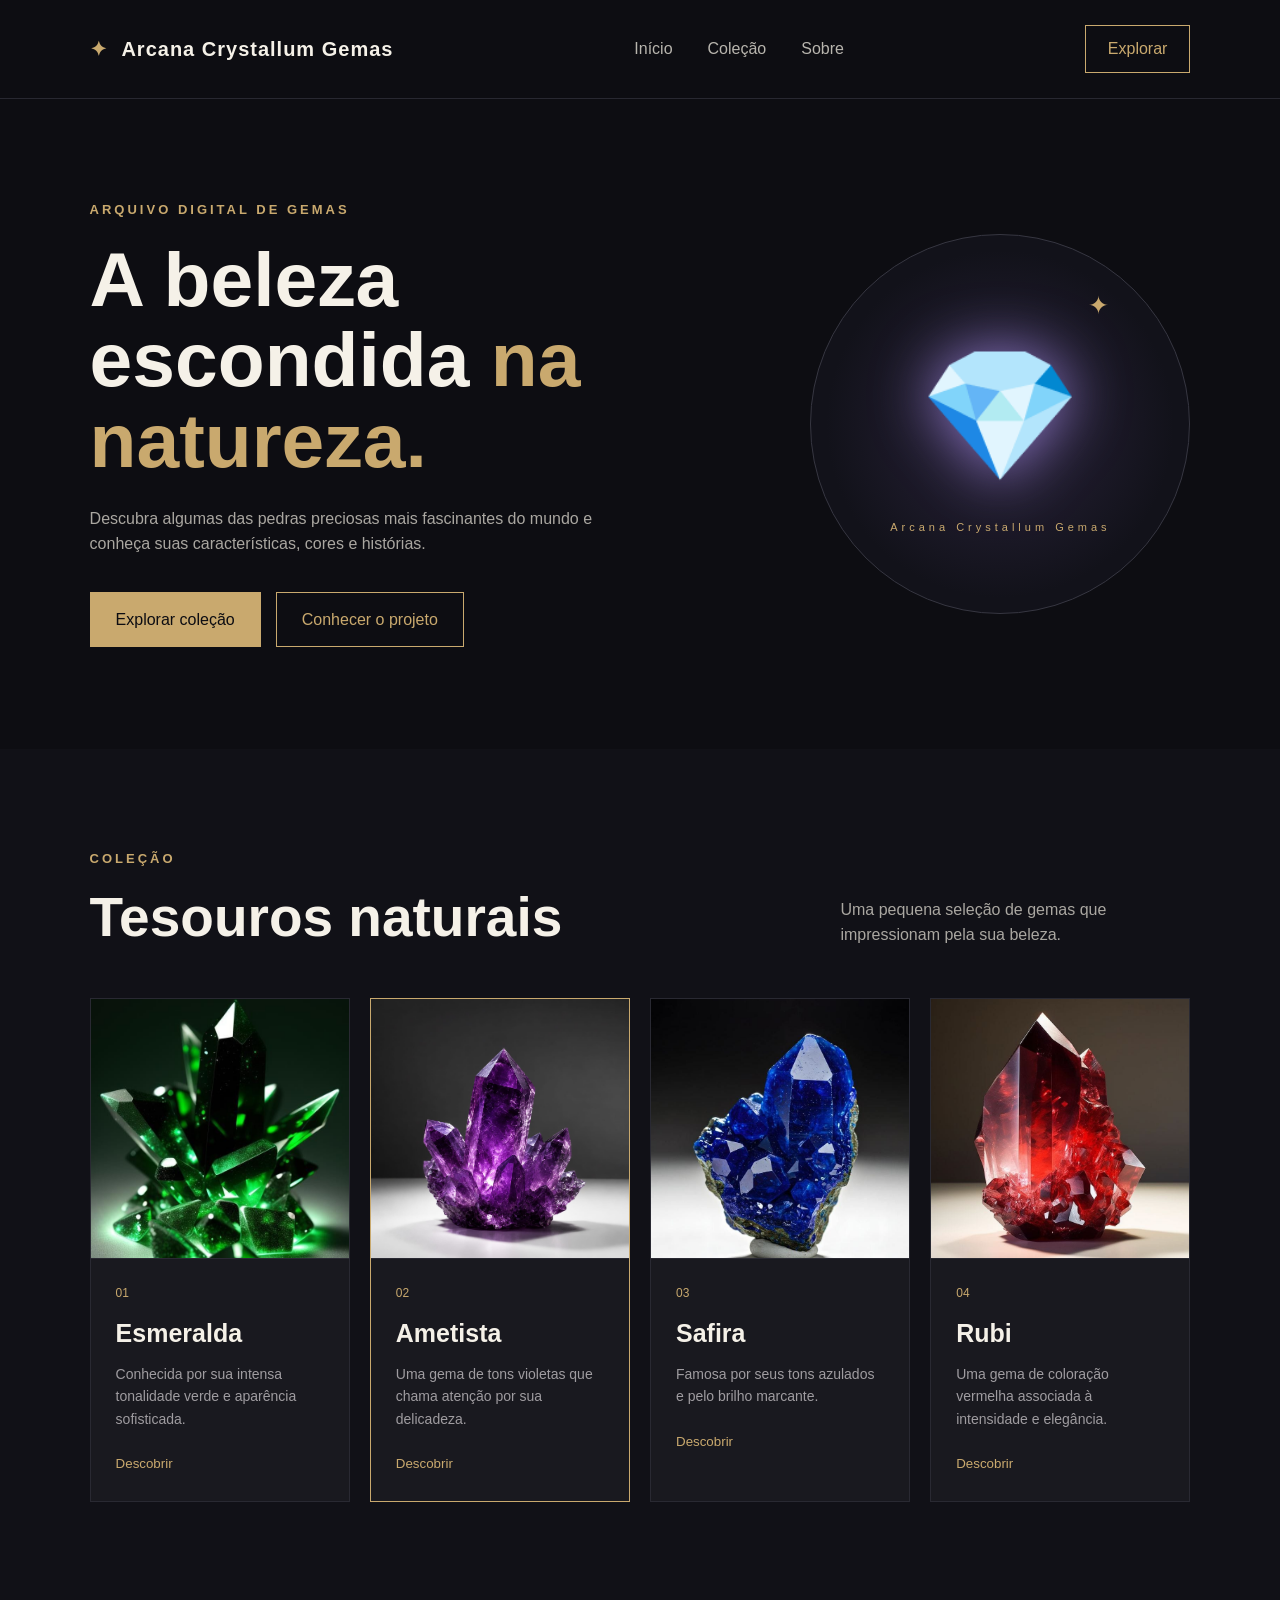
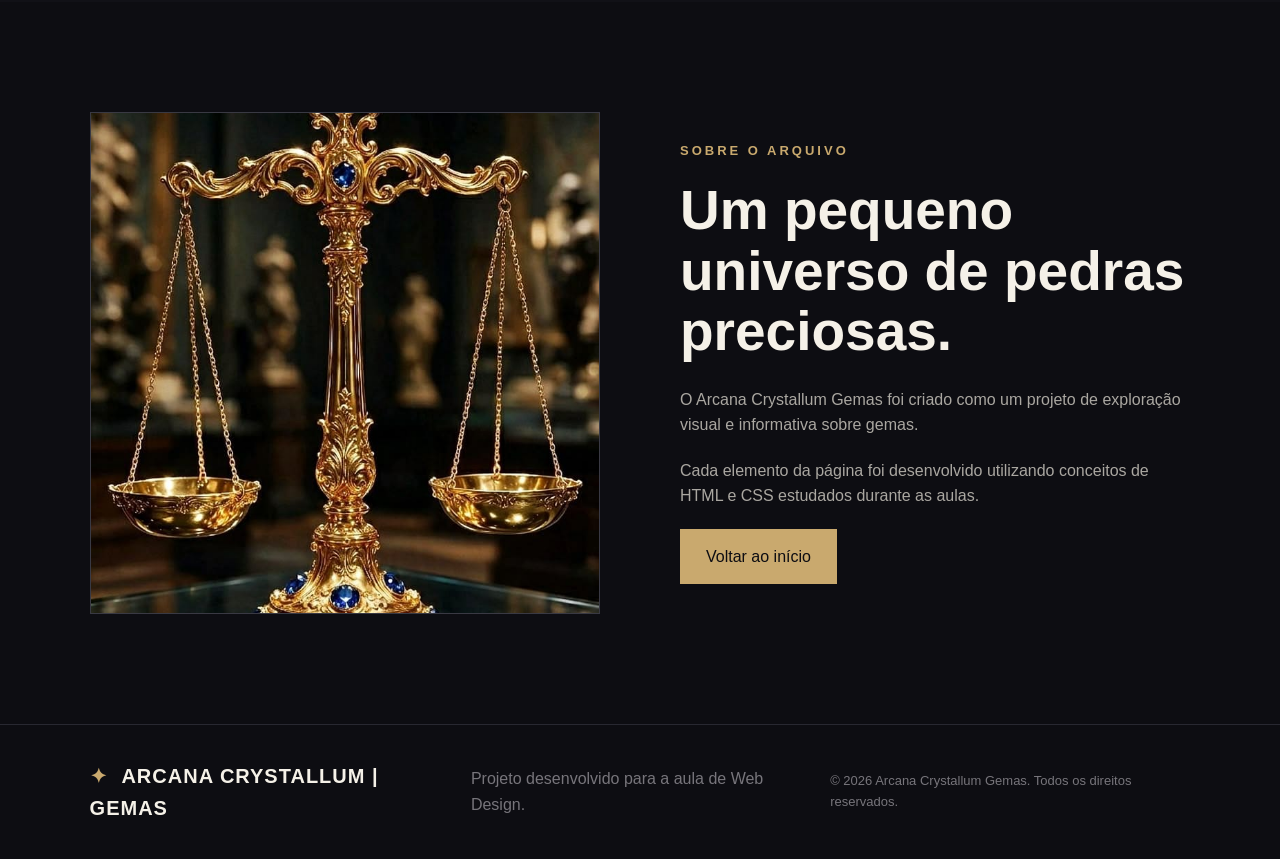
==== commit 7546c576: "Up Ajustes" ====
--- a/Módulo_06/index.html
+++ b/Módulo_06/index.html
@@ -8,6 +8,7 @@
     <title>Arcana Crystallum Gemas</title>
 
     <link rel="stylesheet" href="css/estilo.css">
+    <link rel="stylesheet" href="css/responsive.css">
 </head>
 
 <body>
--- a/Módulo_06/css/estilo.css
+++ b/Módulo_06/css/estilo.css
@@ -26,7 +26,6 @@
 
 button {
     font-family: inherit;
-    cursor: pointer;
 }
 
 
@@ -37,11 +36,9 @@
 .navbar {
     width: 100%;
     padding: 25px 7%;
-
     display: flex;
     align-items: center;
     justify-content: space-between;
-
     border-bottom: 1px solid #282831;
 }
 
@@ -58,7 +55,6 @@
 
 .menu {
     list-style: none;
-
     display: flex;
     gap: 35px;
 }
@@ -73,12 +69,9 @@
 }
 
 .botao-nav {
+    border: 1px solid #c9a96e;
     padding: 10px 22px;
-
-    color: #c9a96e;
-
-    border: 1px solid #c9a96e;
-
+    color: #c9a96e;
     transition: 0.3s;
 }
 
@@ -95,11 +88,9 @@
 .hero {
     min-height: 650px;
     padding: 80px 7%;
-
     display: flex;
     align-items: center;
     justify-content: space-between;
-
     gap: 60px;
 }
 
@@ -109,18 +100,15 @@
 
 .subtitulo {
     color: #c9a96e;
-
     font-size: 13px;
     font-weight: bold;
     letter-spacing: 3px;
-
     margin-bottom: 18px;
 }
 
 .hero h1 {
     font-size: clamp(45px, 6vw, 82px);
     line-height: 1.05;
-
     margin-bottom: 25px;
 }
 
@@ -129,10 +117,8 @@
 }
 
 .descricao {
+    color: #aaa7a1;
     max-width: 540px;
-
-    color: #aaa7a1;
-
     margin-bottom: 35px;
 }
 
@@ -141,16 +127,19 @@
     gap: 15px;
     flex-wrap: wrap;
 }
+
+
+/* =========================================
+   BOTÕES
+========================================= */
 
 .botao-principal,
 .botao-secundario {
     display: inline-block;
-
     padding: 14px 25px;
-
     border: 1px solid #c9a96e;
-
     transition: 0.3s;
+    cursor: pointer;
 }
 
 .botao-principal {
@@ -159,12 +148,13 @@
 }
 
 .botao-principal:hover {
+    transform: translateY(-4px);
     background-color: #e0c38a;
-    transform: translateY(-4px);
 }
 
 .botao-secundario {
     color: #c9a96e;
+    background-color: transparent;
 }
 
 .botao-secundario:hover {
@@ -178,19 +168,15 @@
 ========================================= */
 
 .hero-gema {
-    position: relative;
-
     width: 380px;
     height: 380px;
-
-    display: flex;
-    flex-direction: column;
-    align-items: center;
-    justify-content: center;
-
     border: 1px solid #363641;
     border-radius: 50%;
-
+    display: flex;
+    flex-direction: column;
+    align-items: center;
+    justify-content: center;
+    position: relative;
     background: radial-gradient(
         circle,
         #29233b,
@@ -200,7 +186,6 @@
 
 .hero-gema .gema {
     font-size: 130px;
-
     filter: drop-shadow(
         0 0 30px #8f78c9
     );
@@ -208,17 +193,14 @@
 
 .hero-gema p {
     color: #c9a96e;
-
+    letter-spacing: 4px;
     font-size: 11px;
-    letter-spacing: 4px;
 }
 
 .brilho {
     position: absolute;
-
     top: 50px;
     right: 80px;
-
     color: #c9a96e;
     font-size: 25px;
 }
@@ -230,15 +212,13 @@
 
 .colecao {
     padding: 100px 7%;
-
     background-color: #111117;
 }
 
 .titulo-secao {
     display: flex;
+    justify-content: space-between;
     align-items: end;
-    justify-content: space-between;
-
     margin-bottom: 50px;
 }
 
@@ -250,7 +230,6 @@
 
 .titulo-secao > p {
     max-width: 350px;
-
     color: #aaa7a1;
 }
 
@@ -261,19 +240,14 @@
 
 .grid-gemas {
     display: grid;
-
     grid-template-columns: repeat(4, 1fr);
-
     gap: 20px;
 }
 
 .card-gema {
+    background-color: #19191f;
+    border: 1px solid #292932;
     overflow: hidden;
-
-    background-color: #19191f;
-
-    border: 1px solid #292932;
-
     transition: 0.3s;
 }
 
@@ -294,23 +268,18 @@
 .imagem-gema {
     width: 100%;
     height: 260px;
-
     display: flex;
     align-items: center;
     justify-content: center;
-
+    border-bottom: 1px solid #292932;
     overflow: hidden;
-
-    border-bottom: 1px solid #292932;
 }
 
 .imagem-gema img {
     width: 100%;
     height: 100%;
-
+    object-fit: cover;
     display: block;
-
-    object-fit: cover;
 }
 
 
@@ -361,32 +330,26 @@
 
 .numero {
     color: #c9a96e;
-
     font-size: 12px;
-
     margin-bottom: 10px;
 }
 
 .conteudo-card h3 {
     font-size: 25px;
-
     margin-bottom: 10px;
 }
 
 .conteudo-card > p:not(.numero) {
     color: #9f9ca0;
-
     font-size: 14px;
-
     margin-bottom: 20px;
 }
 
 .conteudo-card button {
     background: none;
     border: none;
-
-    color: #c9a96e;
-
+    color: #c9a96e;
+    cursor: pointer;
     transition: 0.3s;
 }
 
@@ -401,41 +364,31 @@
 
 .sobre {
     padding: 110px 7%;
-
     display: grid;
-
     grid-template-columns: 1fr 1fr;
-
     gap: 80px;
-
     align-items: center;
 }
 
 .sobre-imagem {
     min-height: 500px;
-
+    border: 1px solid #393943;
     display: flex;
     align-items: center;
     justify-content: center;
-
-    overflow: hidden;
-
-    border: 1px solid #393943;
-
     background: radial-gradient(
         circle,
         #302745,
         #111117 70%
     );
+    overflow: hidden;
 }
 
 .sobre-imagem img {
     width: 100%;
     height: 500px;
-
+    object-fit: cover;
     display: block;
-
-    object-fit: cover;
 }
 
 .sobre-texto {
@@ -448,12 +401,7 @@
 
 .sobre-texto p:not(.subtitulo) {
     color: #aaa7a1;
-
     margin-bottom: 20px;
-}
-
-.sobre-texto .botao-principal {
-    margin-top: 10px;
 }
 
 
@@ -463,16 +411,12 @@
 
 footer {
     padding: 35px 7%;
-
+    border-top: 1px solid #282831;
     display: flex;
     align-items: center;
     justify-content: space-between;
-
     gap: 20px;
-
     color: #77757b;
-
-    border-top: 1px solid #282831;
 }
 
 footer .logo {
@@ -481,204 +425,4 @@
 
 .copyright {
     font-size: 13px;
-}
-
-
-/* =========================================
-   TABLETS
-========================================= */
-
-@media (max-width: 1000px) {
-
-    .hero {
-        padding-top: 60px;
-        padding-bottom: 60px;
-    }
-
-    .hero-gema {
-        width: 300px;
-        height: 300px;
-    }
-
-    .hero-gema .gema {
-        font-size: 100px;
-    }
-
-    .grid-gemas {
-        grid-template-columns: repeat(2, 1fr);
-    }
-
-    .sobre {
-        gap: 45px;
-    }
-}
-
-
-/* =========================================
-   CELULARES
-========================================= */
-
-@media (max-width: 700px) {
-
-    /* NAVBAR */
-
-    .navbar {
-        padding: 20px 6%;
-
-        flex-wrap: wrap;
-
-        gap: 20px;
-    }
-
-    .menu {
-        order: 3;
-
-        width: 100%;
-
-        justify-content: center;
-
-        gap: 20px;
-
-        font-size: 14px;
-    }
-
-    .botao-nav {
-        padding: 8px 15px;
-
-        font-size: 13px;
-    }
-
-
-    /* HERO */
-
-    .hero {
-        min-height: auto;
-
-        padding: 70px 6%;
-
-        flex-direction: column;
-
-        text-align: center;
-    }
-
-    .hero h1 {
-        font-size: 48px;
-    }
-
-    .descricao {
-        margin-left: auto;
-        margin-right: auto;
-    }
-
-    .botoes {
-        justify-content: center;
-    }
-
-    .hero-gema {
-        width: 280px;
-        height: 280px;
-    }
-
-
-    /* COLEÇÃO */
-
-    .colecao {
-        padding: 75px 6%;
-    }
-
-    .titulo-secao {
-        flex-direction: column;
-
-        align-items: flex-start;
-
-        gap: 20px;
-    }
-
-    .grid-gemas {
-        grid-template-columns: 1fr;
-    }
-
-    .imagem-gema {
-        height: 260px;
-    }
-
-
-    /* SOBRE */
-
-    .sobre {
-        padding: 75px 6%;
-
-        grid-template-columns: 1fr;
-
-        gap: 40px;
-    }
-
-    .sobre-imagem {
-        min-height: 300px;
-    }
-
-    .sobre-imagem img {
-        height: 300px;
-    }
-
-    .sobre-texto {
-        text-align: center;
-    }
-
-
-    /* FOOTER */
-
-    footer {
-        flex-direction: column;
-
-        text-align: center;
-    }
-}
-
-
-/* =========================================
-   CELULARES PEQUENOS
-========================================= */
-
-@media (max-width: 400px) {
-
-    .logo {
-        font-size: 16px;
-    }
-
-    .menu {
-        gap: 12px;
-    }
-
-    .hero {
-        padding-top: 50px;
-    }
-
-    .hero h1 {
-        font-size: 40px;
-    }
-
-    .hero-gema {
-        width: 240px;
-        height: 240px;
-    }
-
-    .hero-gema .gema {
-        font-size: 80px;
-    }
-
-    .botao-principal,
-    .botao-secundario {
-        width: 100%;
-
-        text-align: center;
-    }
-
-    .imagem-gema {
-        height: 230px;
-    }
-
-    .sobre-imagem img {
-        height: 230px;
-    }
 }
--- a/Módulo_06/css/responsive.css
+++ b/Módulo_06/css/responsive.css
@@ -0,0 +1,168 @@
+/* =========================================
+   TABLETS
+========================================= */
+
+@media (max-width: 1000px) {
+
+    .hero {
+        padding-top: 60px;
+        padding-bottom: 60px;
+    }
+
+    .hero-gema {
+        width: 300px;
+        height: 300px;
+    }
+
+    .hero-gema .gema {
+        font-size: 100px;
+    }
+
+    .grid-gemas {
+        grid-template-columns: repeat(2, 1fr);
+    }
+
+    .sobre {
+        gap: 45px;
+    }
+}
+
+
+/* =========================================
+   CELULARES
+========================================= */
+
+@media (max-width: 700px) {
+
+    .navbar {
+        padding: 20px 6%;
+        flex-wrap: wrap;
+        gap: 20px;
+    }
+
+    .menu {
+        order: 3;
+        width: 100%;
+        justify-content: center;
+        gap: 20px;
+        font-size: 14px;
+    }
+
+    .botao-nav {
+        padding: 8px 15px;
+        font-size: 13px;
+    }
+
+    .hero {
+        min-height: auto;
+        padding: 70px 6%;
+        flex-direction: column;
+        text-align: center;
+    }
+
+    .hero h1 {
+        font-size: 48px;
+    }
+
+    .descricao {
+        margin-left: auto;
+        margin-right: auto;
+    }
+
+    .botoes {
+        justify-content: center;
+    }
+
+    .hero-gema {
+        width: 280px;
+        height: 280px;
+    }
+
+    .colecao {
+        padding: 75px 6%;
+    }
+
+    .titulo-secao {
+        flex-direction: column;
+        align-items: flex-start;
+        gap: 20px;
+    }
+
+    .grid-gemas {
+        grid-template-columns: 1fr;
+    }
+
+    .imagem-gema {
+        height: 260px;
+    }
+
+    .sobre {
+        padding: 75px 6%;
+        grid-template-columns: 1fr;
+        gap: 40px;
+    }
+
+    .sobre-imagem {
+        min-height: 300px;
+    }
+
+    .sobre-imagem img {
+        height: 300px;
+    }
+
+    .sobre-texto {
+        text-align: center;
+    }
+
+    footer {
+        flex-direction: column;
+        text-align: center;
+    }
+}
+
+
+/* =========================================
+   CELULARES PEQUENOS
+========================================= */
+
+@media (max-width: 400px) {
+
+    .logo {
+        font-size: 16px;
+    }
+
+    .menu {
+        gap: 12px;
+    }
+
+    .hero {
+        padding-top: 50px;
+    }
+
+    .hero h1 {
+        font-size: 40px;
+    }
+
+    .hero-gema {
+        width: 240px;
+        height: 240px;
+    }
+
+    .hero-gema .gema {
+        font-size: 80px;
+    }
+
+    .botao-principal,
+    .botao-secundario {
+        width: 100%;
+        text-align: center;
+    }
+
+    .imagem-gema {
+        height: 230px;
+    }
+
+    .sobre-imagem img {
+        height: 230px;
+    }
+}
